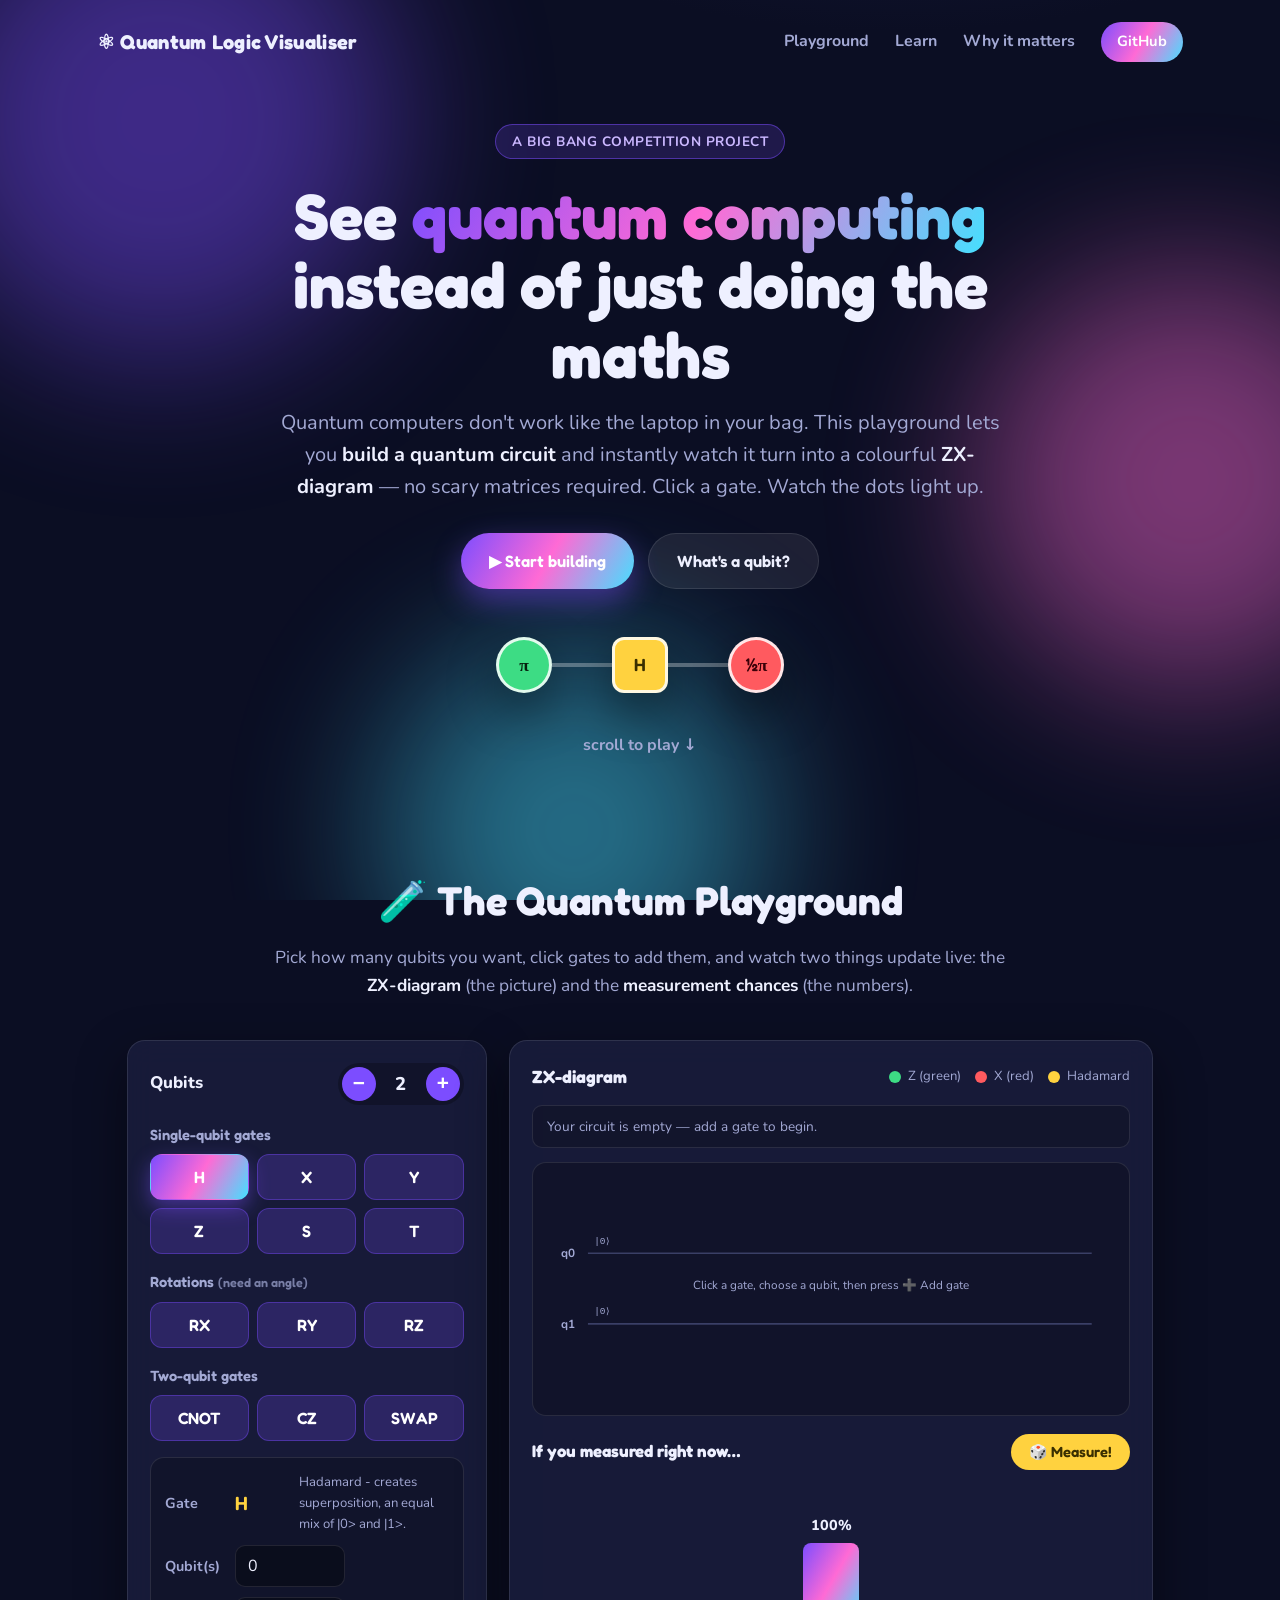
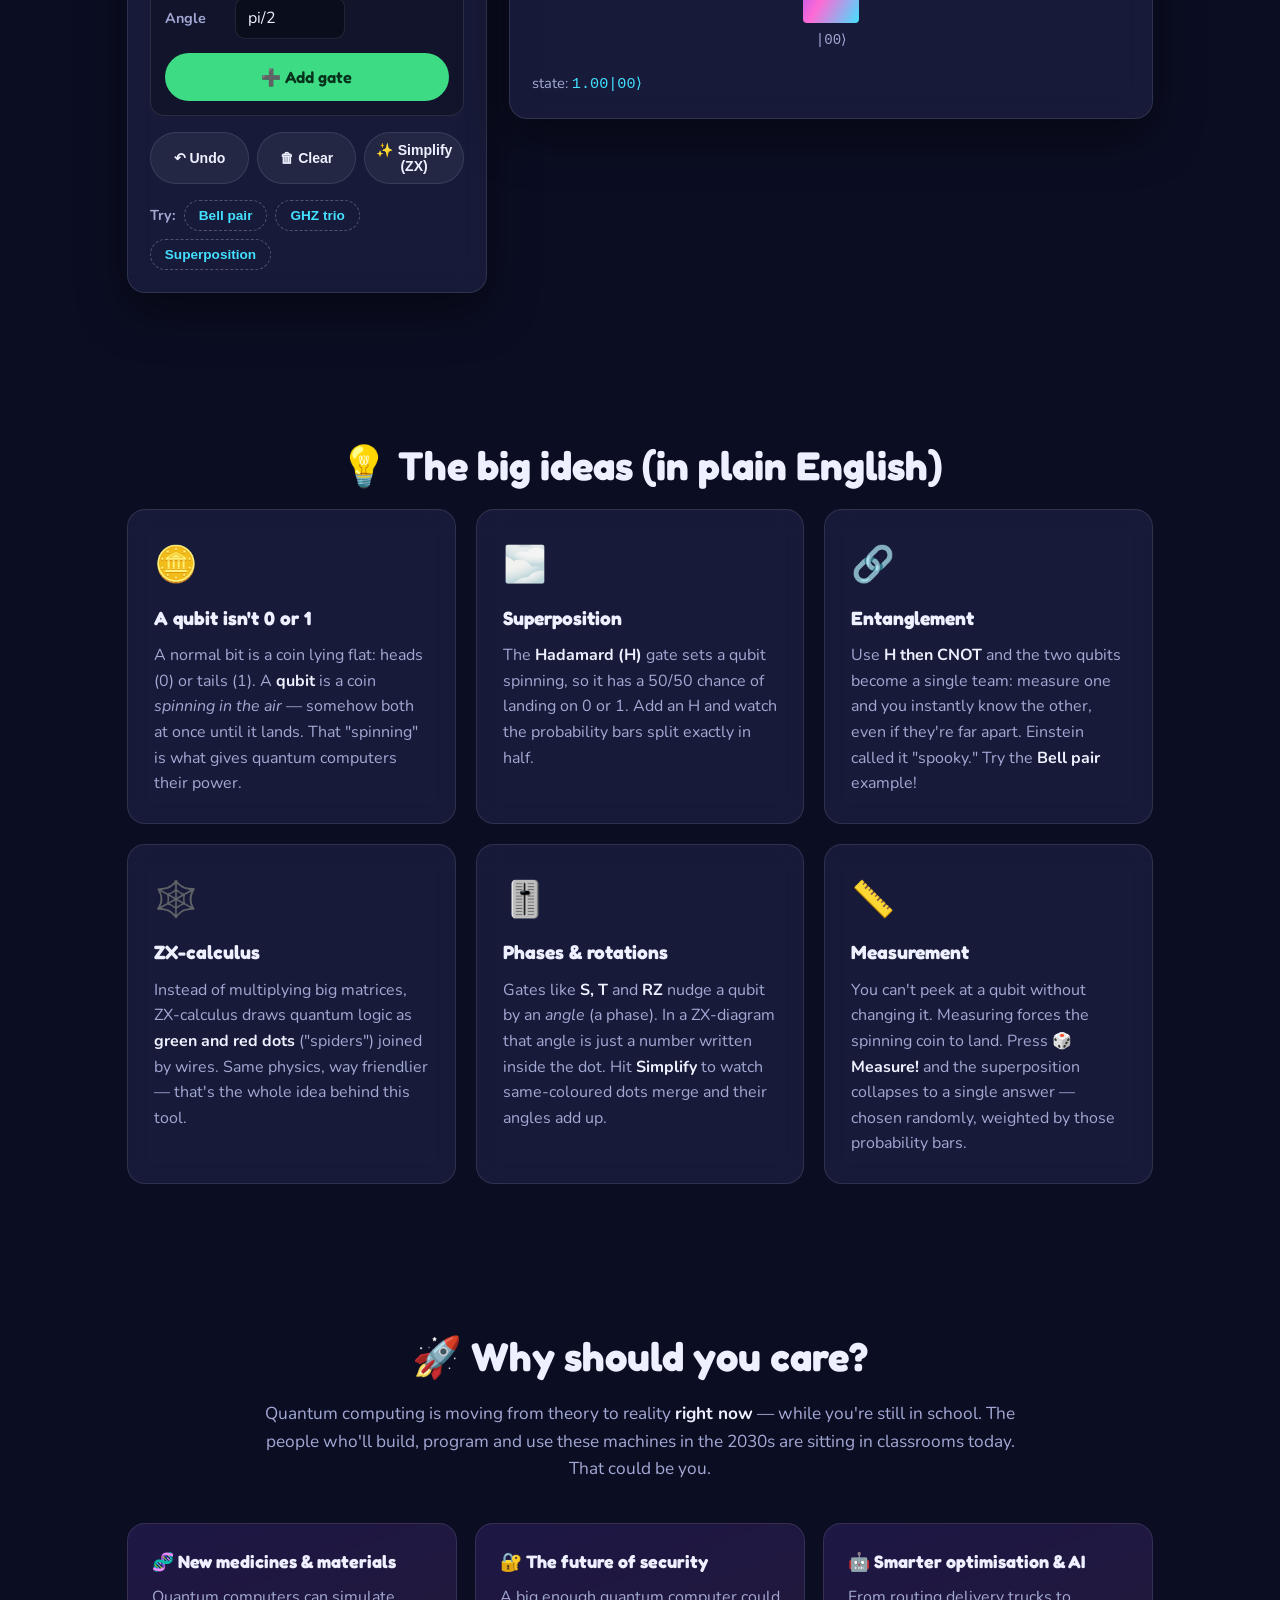
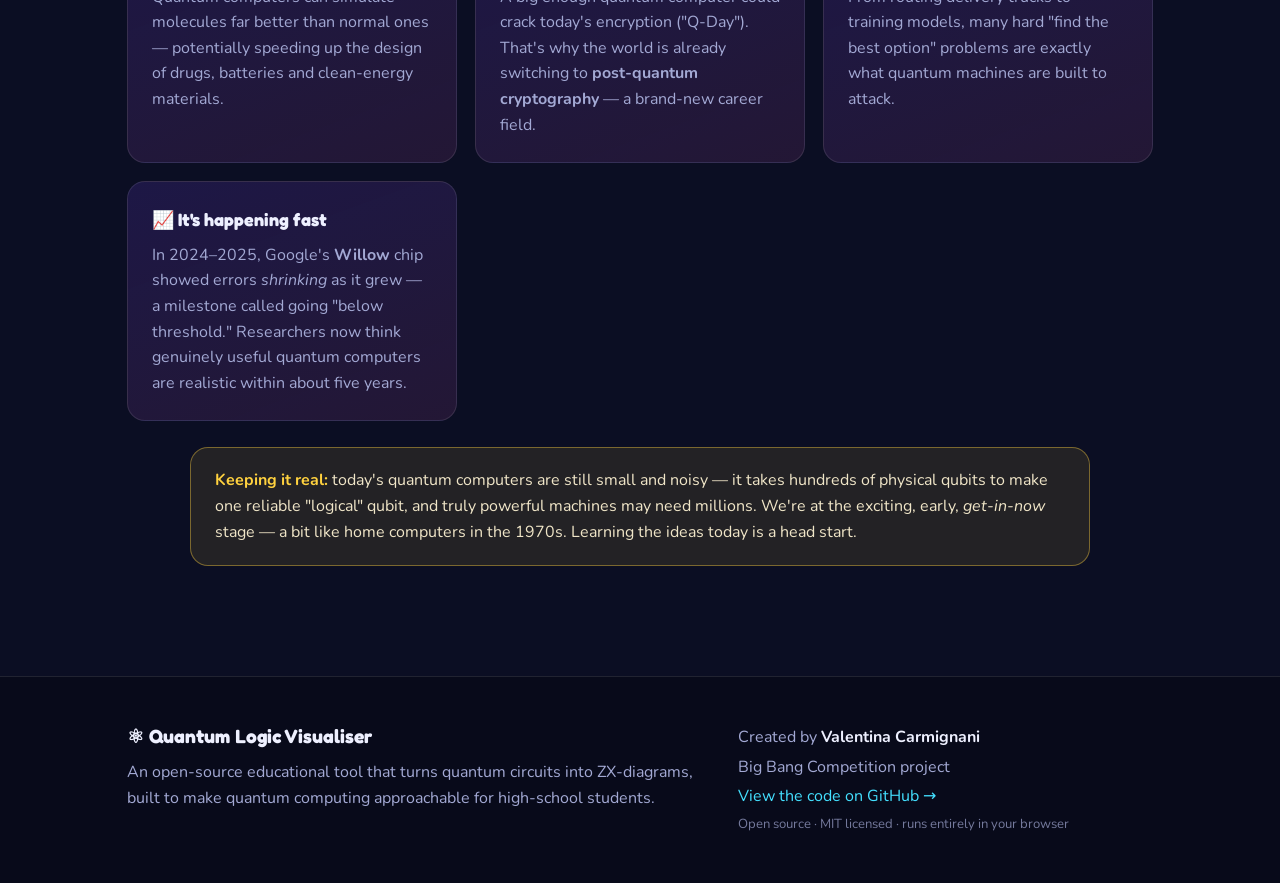
==== web/index.html @ a9327c0d "Initial commit" ====
<!DOCTYPE html>
<html lang="en">
<head>
  <meta charset="UTF-8" />
  <meta name="viewport" content="width=device-width, initial-scale=1.0" />
  <title>Quantum Logic Visualiser · See Quantum Computing</title>
  <meta name="description" content="A fun, interactive way for high-school students to learn quantum computing by turning circuits into colourful ZX-diagrams. Built by Valentina Carmignani." />
  <link rel="preconnect" href="https://fonts.googleapis.com" />
  <link rel="preconnect" href="https://fonts.gstatic.com" crossorigin />
  <link href="https://fonts.googleapis.com/css2?family=Fredoka:wght@400;500;600;700&family=Nunito:wght@400;600;700;800&display=swap" rel="stylesheet" />
  <link rel="stylesheet" href="style.css" />
</head>
<body>

  <!-- floating background blobs -->
  <div class="bg-blobs" aria-hidden="true">
    <span class="blob b1"></span>
    <span class="blob b2"></span>
    <span class="blob b3"></span>
  </div>

  <!-- ====================== HERO ====================== -->
  <header class="hero">
    <nav class="nav">
      <div class="brand">⚛ Quantum Logic Visualiser</div>
      <div class="nav-links">
        <a href="#playground">Playground</a>
        <a href="#learn">Learn</a>
        <a href="#why">Why it matters</a>
        <a class="nav-gh" href="#" data-github>GitHub</a>
      </div>
    </nav>

    <div class="hero-inner">
      <div class="hero-badge">A Big Bang Competition project</div>
      <h1 class="hero-title">See <span class="grad">quantum computing</span><br />instead of just doing the maths</h1>
      <p class="hero-sub">
        Quantum computers don't work like the laptop in your bag. This playground lets you
        <b>build a quantum circuit</b> and instantly watch it turn into a colourful
        <b>ZX-diagram</b> — no scary matrices required. Click a gate. Watch the dots light up.
      </p>
      <div class="hero-cta">
        <a class="btn btn-primary" href="#playground">▶ Start building</a>
        <a class="btn btn-ghost" href="#learn">What's a qubit?</a>
      </div>
      <div class="hero-spiders" aria-hidden="true">
        <span class="demo-spider green">π</span>
        <span class="demo-wire"></span>
        <span class="demo-spider yellow">H</span>
        <span class="demo-wire"></span>
        <span class="demo-spider red">½π</span>
      </div>
    </div>
    <a class="scroll-hint" href="#playground">scroll to play ↓</a>
  </header>

  <!-- ====================== PLAYGROUND ====================== -->
  <main>
    <section id="playground" class="section">
      <h2 class="section-title">🧪 The Quantum Playground</h2>
      <p class="section-lead">
        Pick how many qubits you want, click gates to add them, and watch two things update live:
        the <b>ZX-diagram</b> (the picture) and the <b>measurement chances</b> (the numbers).
      </p>

      <div class="playground">
        <!-- LEFT: controls -->
        <div class="panel controls">
          <div class="control-row">
            <label>Qubits</label>
            <div class="stepper">
              <button id="q-minus" aria-label="fewer qubits">−</button>
              <span id="q-count">2</span>
              <button id="q-plus" aria-label="more qubits">+</button>
            </div>
          </div>

          <div class="gate-group">
            <h4>Single-qubit gates</h4>
            <div class="gate-grid" data-gates="H,X,Y,Z,S,T"></div>
          </div>
          <div class="gate-group">
            <h4>Rotations <span class="hint">(need an angle)</span></h4>
            <div class="gate-grid" data-gates="RX,RY,RZ"></div>
          </div>
          <div class="gate-group">
            <h4>Two-qubit gates</h4>
            <div class="gate-grid" data-gates="CNOT,CZ,SWAP"></div>
          </div>

          <div class="adder">
            <div class="adder-row">
              <span class="adder-label">Gate</span>
              <span id="sel-gate" class="sel-gate">H</span>
              <span id="sel-help" class="sel-help">Creates superposition.</span>
            </div>
            <div class="adder-row">
              <span class="adder-label">Qubit(s)</span>
              <input id="qubit-input" type="text" value="0" placeholder="0  or  0,1" />
            </div>
            <div class="adder-row" id="angle-row" hidden>
              <span class="adder-label">Angle</span>
              <input id="angle-input" type="text" value="pi/2" placeholder="pi, pi/2, 0.5…" />
            </div>
            <button id="add-gate" class="btn btn-add">➕ Add gate</button>
          </div>

          <div class="mini-actions">
            <button id="undo" class="chip-btn">↶ Undo</button>
            <button id="clear" class="chip-btn">🗑 Clear</button>
            <button id="simplify" class="chip-btn toggle">✨ Simplify (ZX)</button>
          </div>

          <div class="examples">
            <span class="examples-label">Try:</span>
            <button class="ex-btn" data-example="bell">Bell pair</button>
            <button class="ex-btn" data-example="ghz">GHZ trio</button>
            <button class="ex-btn" data-example="super">Superposition</button>
          </div>
        </div>

        <!-- RIGHT: visual -->
        <div class="panel visual">
          <div class="visual-head">
            <h4>ZX-diagram</h4>
            <div class="legend">
              <span><i class="dot green"></i> Z (green)</span>
              <span><i class="dot red"></i> X (red)</span>
              <span><i class="dot yellow"></i> Hadamard</span>
            </div>
          </div>
          <div id="circuit-strip" class="circuit-strip"></div>
          <div class="diagram-wrap">
            <svg id="zx-svg" viewBox="0 0 760 320" preserveAspectRatio="xMidYMid meet"></svg>
          </div>

          <div class="results">
            <div class="results-head">
              <h4>If you measured right now…</h4>
              <button id="measure" class="btn btn-measure">🎲 Measure!</button>
            </div>
            <div id="measure-msg" class="measure-msg"></div>
            <div id="prob-bars" class="prob-bars"></div>
            <div class="state-line"><span>state:</span> <code id="ket"></code></div>
          </div>
        </div>
      </div>
    </section>

    <!-- ====================== LEARN ====================== -->
    <section id="learn" class="section">
      <h2 class="section-title">💡 The big ideas (in plain English)</h2>
      <div class="cards">
        <article class="card">
          <div class="card-emoji">🪙</div>
          <h3>A qubit isn't 0 or 1</h3>
          <p>A normal bit is a coin lying flat: heads (0) or tails (1). A <b>qubit</b> is a
          coin <i>spinning in the air</i> — somehow both at once until it lands. That "spinning"
          is what gives quantum computers their power.</p>
        </article>
        <article class="card">
          <div class="card-emoji">🌫️</div>
          <h3>Superposition</h3>
          <p>The <b>Hadamard (H)</b> gate sets a qubit spinning, so it has a 50/50 chance of
          landing on 0 or 1. Add an H and watch the probability bars split exactly in half.</p>
        </article>
        <article class="card">
          <div class="card-emoji">🔗</div>
          <h3>Entanglement</h3>
          <p>Use <b>H then CNOT</b> and the two qubits become a single team: measure one and you
          instantly know the other, even if they're far apart. Einstein called it "spooky." Try
          the <b>Bell pair</b> example!</p>
        </article>
        <article class="card">
          <div class="card-emoji">🕸️</div>
          <h3>ZX-calculus</h3>
          <p>Instead of multiplying big matrices, ZX-calculus draws quantum logic as
          <b>green and red dots</b> ("spiders") joined by wires. Same physics, way friendlier —
          that's the whole idea behind this tool.</p>
        </article>
        <article class="card">
          <div class="card-emoji">🎚️</div>
          <h3>Phases &amp; rotations</h3>
          <p>Gates like <b>S, T</b> and <b>RZ</b> nudge a qubit by an <i>angle</i> (a phase). In a
          ZX-diagram that angle is just a number written inside the dot. Hit <b>Simplify</b> to
          watch same-coloured dots merge and their angles add up.</p>
        </article>
        <article class="card">
          <div class="card-emoji">📏</div>
          <h3>Measurement</h3>
          <p>You can't peek at a qubit without changing it. Measuring forces the spinning coin to
          land. Press <b>🎲 Measure!</b> and the superposition collapses to a single answer —
          chosen randomly, weighted by those probability bars.</p>
        </article>
      </div>
    </section>

    <!-- ====================== WHY IT MATTERS ====================== -->
    <section id="why" class="section why">
      <h2 class="section-title">🚀 Why should <em>you</em> care?</h2>
      <p class="section-lead">
        Quantum computing is moving from theory to reality <b>right now</b> — while you're still in
        school. The people who'll build, program and use these machines in the 2030s are sitting in
        classrooms today. That could be you.
      </p>

      <div class="why-grid">
        <div class="why-card">
          <h3>🧬 New medicines &amp; materials</h3>
          <p>Quantum computers can simulate molecules far better than normal ones — potentially
          speeding up the design of drugs, batteries and clean-energy materials.</p>
        </div>
        <div class="why-card">
          <h3>🔐 The future of security</h3>
          <p>A big enough quantum computer could crack today's encryption ("Q-Day"). That's why
          the world is already switching to <b>post-quantum cryptography</b> — a brand-new career field.</p>
        </div>
        <div class="why-card">
          <h3>🤖 Smarter optimisation &amp; AI</h3>
          <p>From routing delivery trucks to training models, many hard "find the best option"
          problems are exactly what quantum machines are built to attack.</p>
        </div>
        <div class="why-card">
          <h3>📈 It's happening fast</h3>
          <p>In 2024–2025, Google's <b>Willow</b> chip showed errors <i>shrinking</i> as it grew —
          a milestone called going "below threshold." Researchers now think genuinely useful
          quantum computers are realistic within about five years.</p>
        </div>
      </div>

      <div class="reality-note">
        <b>Keeping it real:</b> today's quantum computers are still small and noisy — it takes
        hundreds of physical qubits to make one reliable "logical" qubit, and truly powerful
        machines may need millions. We're at the exciting, early, <i>get-in-now</i> stage —
        a bit like home computers in the 1970s. Learning the ideas today is a head start.
      </div>
    </section>
  </main>

  <!-- ====================== FOOTER ====================== -->
  <footer class="footer">
    <div class="footer-inner">
      <div>
        <div class="footer-title">⚛ Quantum Logic Visualiser</div>
        <p>An open-source educational tool that turns quantum circuits into ZX-diagrams,
        built to make quantum computing approachable for high-school students.</p>
      </div>
      <div class="footer-meta">
        <p>Created by <b>Valentina Carmignani</b></p>
        <p>Big Bang Competition project</p>
        <p><a href="#" data-github>View the code on GitHub →</a></p>
        <p class="muted">Open source · MIT licensed · runs entirely in your browser</p>
      </div>
    </div>
  </footer>

  <!-- tooltip -->
  <div id="tooltip" class="tooltip" hidden></div>

  <script src="quantum-engine.js"></script>
  <script src="app.js"></script>
</body>
</html>
---- web/style.css ----
/* ===========================================================================
   Quantum Logic Visualiser — styling
   A bright, playful, "space arcade" look aimed at teenage learners.
   ======================================================================== */

:root {
  --bg: #0b0e23;
  --bg2: #141938;
  --panel: rgba(28, 33, 66, 0.72);
  --panel-solid: #1b1f3b;
  --stroke: rgba(255, 255, 255, 0.10);
  --text: #eef0ff;
  --muted: #a3a9d4;

  --green: #3ddc84;
  --red: #ff5a5f;
  --yellow: #ffd23f;
  --purple: #7c4dff;
  --pink: #ff6ad5;
  --cyan: #44e0ff;

  --grad: linear-gradient(120deg, #7c4dff 0%, #ff6ad5 50%, #44e0ff 100%);
  --radius: 18px;
  --shadow: 0 18px 50px rgba(0, 0, 0, 0.45);
}

* { box-sizing: border-box; }

html { scroll-behavior: smooth; }

body {
  margin: 0;
  font-family: "Nunito", system-ui, sans-serif;
  color: var(--text);
  background: radial-gradient(1200px 800px at 70% -10%, #1d2350 0%, var(--bg) 55%);
  overflow-x: hidden;
  line-height: 1.6;
}

h1, h2, h3, h4, .brand, .btn { font-family: "Fredoka", "Nunito", sans-serif; }

a { color: var(--cyan); text-decoration: none; }
a:hover { text-decoration: underline; }

/* ---- floating background blobs ---- */
.bg-blobs { position: fixed; inset: 0; z-index: -1; overflow: hidden; }
.blob {
  position: absolute; border-radius: 50%; filter: blur(80px); opacity: 0.45;
  animation: drift 18s ease-in-out infinite;
}
.b1 { width: 480px; height: 480px; background: var(--purple); top: -120px; left: -80px; }
.b2 { width: 420px; height: 420px; background: var(--pink); top: 30%; right: -120px; animation-delay: -6s; }
.b3 { width: 380px; height: 380px; background: var(--cyan); bottom: -120px; left: 30%; animation-delay: -12s; }
@keyframes drift {
  0%, 100% { transform: translate(0, 0) scale(1); }
  50% { transform: translate(40px, -30px) scale(1.12); }
}

/* ---- hero ---- */
.hero { position: relative; padding-bottom: 40px; }
.nav {
  display: flex; justify-content: space-between; align-items: center;
  padding: 22px 6vw; max-width: 1240px; margin: 0 auto;
}
.brand { font-weight: 700; font-size: 1.25rem; letter-spacing: 0.3px; }
.nav-links { display: flex; gap: 26px; align-items: center; }
.nav-links a { color: var(--muted); font-weight: 700; }
.nav-links a:hover { color: var(--text); text-decoration: none; }
.nav-gh {
  background: var(--grad); color: #fff !important; padding: 8px 16px;
  border-radius: 999px; font-size: 0.92rem;
}

.hero-inner { max-width: 920px; margin: 40px auto 0; padding: 0 6vw; text-align: center; }
.hero-badge {
  display: inline-block; background: rgba(124, 77, 255, 0.18);
  border: 1px solid rgba(124, 77, 255, 0.5); color: #cbb8ff;
  padding: 6px 16px; border-radius: 999px; font-weight: 700; font-size: 0.85rem;
  letter-spacing: 0.5px; text-transform: uppercase; margin-bottom: 22px;
}
.hero-title { font-size: clamp(2.2rem, 6vw, 4rem); line-height: 1.08; margin: 0 0 18px; font-weight: 700; }
.grad {
  background: var(--grad); -webkit-background-clip: text; background-clip: text;
  -webkit-text-fill-color: transparent; color: transparent;
}
.hero-sub { font-size: clamp(1rem, 2.2vw, 1.25rem); color: var(--muted); max-width: 720px; margin: 0 auto 30px; }
.hero-sub b { color: var(--text); }
.hero-cta { display: flex; gap: 14px; justify-content: center; flex-wrap: wrap; }

.btn {
  display: inline-flex; align-items: center; gap: 8px; cursor: pointer;
  border: none; border-radius: 999px; padding: 14px 28px; font-size: 1.02rem;
  font-weight: 600; transition: transform 0.15s ease, box-shadow 0.15s ease;
}
.btn:hover { transform: translateY(-2px); }
.btn-primary { background: var(--grad); color: #fff; box-shadow: 0 12px 30px rgba(124, 77, 255, 0.45); }
.btn-ghost { background: rgba(255, 255, 255, 0.08); color: var(--text); border: 1px solid var(--stroke); }

.hero-spiders { display: flex; align-items: center; justify-content: center; gap: 0; margin: 48px auto 0; }
.demo-spider {
  width: 56px; height: 56px; border-radius: 50%; display: grid; place-items: center;
  font-family: "Fredoka"; font-weight: 600; color: #06210f; font-size: 1.1rem;
  border: 3px solid rgba(255, 255, 255, 0.85); box-shadow: var(--shadow);
  animation: bob 3s ease-in-out infinite;
}
.demo-spider.green { background: var(--green); }
.demo-spider.red { background: var(--red); color: #3a0008; animation-delay: -1s; }
.demo-spider.yellow { background: var(--yellow); color: #3a2f00; border-radius: 12px; animation-delay: -2s; }
.demo-wire { width: 60px; height: 4px; background: rgba(255, 255, 255, 0.3); }
@keyframes bob { 0%, 100% { transform: translateY(0); } 50% { transform: translateY(-10px); } }

.scroll-hint { display: block; text-align: center; margin-top: 40px; color: var(--muted); font-weight: 700; animation: bob 2s infinite; }

/* ---- sections ---- */
.section { max-width: 1180px; margin: 0 auto; padding: 70px 6vw; }
.section-title { font-size: clamp(1.7rem, 4vw, 2.5rem); text-align: center; margin: 0 0 12px; }
.section-lead { text-align: center; color: var(--muted); max-width: 760px; margin: 0 auto 40px; font-size: 1.08rem; }
.section-lead b, .section-title em { color: var(--text); font-style: normal; }

/* ---- playground ---- */
.playground { display: grid; grid-template-columns: 360px 1fr; gap: 22px; align-items: start; }
.panel {
  background: var(--panel); backdrop-filter: blur(14px);
  border: 1px solid var(--stroke); border-radius: var(--radius);
  box-shadow: var(--shadow); padding: 22px;
}

.control-row { display: flex; align-items: center; justify-content: space-between; margin-bottom: 18px; }
.control-row label { font-weight: 800; font-size: 1.05rem; }
.stepper { display: flex; align-items: center; gap: 14px; background: rgba(0,0,0,0.25); border-radius: 999px; padding: 4px; }
.stepper button {
  width: 34px; height: 34px; border-radius: 50%; border: none; cursor: pointer;
  background: var(--purple); color: #fff; font-size: 1.3rem; font-weight: 700; line-height: 1;
}
.stepper button:hover { background: #6a3df0; }
.stepper span { min-width: 22px; text-align: center; font-weight: 800; font-size: 1.15rem; }

.gate-group { margin-bottom: 16px; }
.gate-group h4 { margin: 0 0 8px; font-size: 0.92rem; color: var(--muted); font-weight: 600; }
.gate-group .hint { font-size: 0.78rem; opacity: 0.7; }
.gate-grid { display: grid; grid-template-columns: repeat(3, 1fr); gap: 8px; }
.gate-btn {
  border: none; border-radius: 12px; padding: 12px 0; cursor: pointer;
  font-family: "Fredoka"; font-weight: 600; font-size: 1.02rem; color: #fff;
  background: rgba(124, 77, 255, 0.22); border: 1px solid rgba(124, 77, 255, 0.4);
  transition: transform 0.12s, background 0.12s;
}
.gate-btn:hover { transform: translateY(-2px); background: rgba(124, 77, 255, 0.4); }
.gate-btn.active { background: var(--grad); border-color: transparent; box-shadow: 0 8px 20px rgba(124,77,255,0.45); }

.adder {
  margin-top: 8px; background: rgba(0, 0, 0, 0.22); border-radius: 14px;
  padding: 14px; border: 1px solid var(--stroke);
}
.adder-row { display: flex; align-items: center; gap: 10px; margin-bottom: 10px; flex-wrap: wrap; }
.adder-label { font-weight: 700; width: 60px; color: var(--muted); font-size: 0.9rem; }
.sel-gate { font-family: "Fredoka"; font-weight: 600; color: var(--yellow); font-size: 1.2rem; min-width: 54px; }
.sel-help { font-size: 0.82rem; color: var(--muted); flex: 1 1 120px; }
.adder input {
  background: rgba(0, 0, 0, 0.35); border: 1px solid var(--stroke); color: var(--text);
  border-radius: 10px; padding: 9px 12px; font-size: 1rem; font-family: "Nunito"; width: 110px;
}
.adder input:focus { outline: 2px solid var(--purple); }
.btn-add { width: 100%; justify-content: center; background: var(--green); color: #06321b; margin-top: 4px; }
.btn-add:hover { box-shadow: 0 10px 24px rgba(61, 220, 132, 0.4); }

.mini-actions { display: flex; gap: 8px; margin-top: 16px; flex-wrap: wrap; }
.chip-btn {
  flex: 1; border: 1px solid var(--stroke); background: rgba(255,255,255,0.06);
  color: var(--text); border-radius: 999px; padding: 9px 10px; cursor: pointer;
  font-weight: 700; font-size: 0.88rem; transition: background 0.12s;
}
.chip-btn:hover { background: rgba(255,255,255,0.14); }
.chip-btn.toggle.on { background: var(--grad); border-color: transparent; }

.examples { display: flex; align-items: center; gap: 8px; margin-top: 16px; flex-wrap: wrap; }
.examples-label { color: var(--muted); font-weight: 700; font-size: 0.9rem; }
.ex-btn {
  border: 1px dashed rgba(255,255,255,0.25); background: transparent; color: var(--cyan);
  border-radius: 999px; padding: 7px 14px; cursor: pointer; font-weight: 700; font-size: 0.85rem;
}
.ex-btn:hover { background: rgba(68, 224, 255, 0.12); }

/* ---- visual side ---- */
.visual-head { display: flex; justify-content: space-between; align-items: center; flex-wrap: wrap; gap: 8px; }
.visual-head h4 { margin: 0; font-size: 1.1rem; }
.legend { display: flex; gap: 14px; font-size: 0.82rem; color: var(--muted); flex-wrap: wrap; }
.legend i.dot, .dot { width: 12px; height: 12px; border-radius: 50%; display: inline-block; vertical-align: middle; margin-right: 4px; }
.dot.green { background: var(--green); }
.dot.red { background: var(--red); }
.dot.yellow { background: var(--yellow); border-radius: 3px; }

.circuit-strip {
  display: flex; gap: 6px; flex-wrap: wrap; margin: 14px 0; min-height: 34px;
  padding: 6px; background: rgba(0,0,0,0.2); border-radius: 10px; border: 1px solid var(--stroke);
}
.gate-chip {
  background: rgba(124,77,255,0.3); border: 1px solid rgba(124,77,255,0.5);
  border-radius: 8px; padding: 4px 10px; font-weight: 700; font-size: 0.85rem; cursor: pointer;
  display: inline-flex; align-items: center; gap: 6px; animation: pop 0.25s ease;
}
.gate-chip:hover { background: rgba(255, 90, 95, 0.35); border-color: var(--red); }
.gate-chip .x { opacity: 0.6; font-weight: 800; }
.circuit-empty { color: var(--muted); font-size: 0.85rem; padding: 4px 8px; }

.diagram-wrap { background: rgba(0,0,0,0.25); border-radius: 14px; border: 1px solid var(--stroke); overflow: hidden; }
#zx-svg { width: 100%; height: auto; display: block; }

/* spiders pop in */
.zx-node { transform-box: fill-box; transform-origin: center; animation: pop 0.32s cubic-bezier(.2,1.4,.4,1) both; }
@keyframes pop { from { transform: scale(0); opacity: 0; } to { transform: scale(1); opacity: 1; } }
.zx-edge { animation: fade 0.4s ease both; }
@keyframes fade { from { opacity: 0; } to { opacity: 1; } }

/* ---- results ---- */
.results { margin-top: 18px; }
.results-head { display: flex; justify-content: space-between; align-items: center; }
.results-head h4 { margin: 0; font-size: 1.05rem; }
.btn-measure { padding: 9px 18px; font-size: 0.92rem; background: var(--yellow); color: #3a2f00; }
.measure-msg { min-height: 22px; font-weight: 800; color: var(--yellow); margin: 8px 0; text-align: center; transition: opacity 0.2s; }

.prob-bars { display: flex; align-items: flex-end; gap: 12px; height: 150px; padding: 6px 4px; justify-content: center; }
.prob-col { display: flex; flex-direction: column; align-items: center; justify-content: flex-end; gap: 6px; flex: 0 1 70px; height: 100%; }
.prob-bar {
  width: 100%; max-width: 56px; border-radius: 8px 8px 4px 4px;
  background: var(--grad); transition: height 0.5s cubic-bezier(.2,.8,.2,1); min-height: 3px;
}
.prob-bar.collapsed { background: var(--yellow); }
.prob-pct { font-weight: 800; font-size: 0.9rem; }
.prob-label { font-family: "Consolas", monospace; color: var(--muted); font-size: 0.88rem; }
.state-line { margin-top: 14px; color: var(--muted); font-size: 0.92rem; word-break: break-word; }
.state-line code { color: var(--cyan); font-size: 0.95rem; }

/* ---- learn cards ---- */
.cards { display: grid; grid-template-columns: repeat(auto-fit, minmax(280px, 1fr)); gap: 20px; }
.card {
  background: var(--panel); border: 1px solid var(--stroke); border-radius: var(--radius);
  padding: 26px; backdrop-filter: blur(12px); transition: transform 0.18s, border-color 0.18s;
}
.card:hover { transform: translateY(-6px); border-color: rgba(124,77,255,0.6); }
.card-emoji { font-size: 2.2rem; margin-bottom: 10px; }
.card h3 { margin: 0 0 10px; font-size: 1.2rem; }
.card p { margin: 0; color: var(--muted); }
.card p b { color: var(--text); }

/* ---- why ---- */
.why-grid { display: grid; grid-template-columns: repeat(auto-fit, minmax(260px, 1fr)); gap: 18px; margin-bottom: 26px; }
.why-card {
  background: linear-gradient(160deg, rgba(124,77,255,0.16), rgba(255,106,213,0.10));
  border: 1px solid var(--stroke); border-radius: var(--radius); padding: 24px;
}
.why-card h3 { margin: 0 0 8px; font-size: 1.12rem; }
.why-card p { margin: 0; color: var(--muted); }
.reality-note {
  background: rgba(255, 210, 63, 0.1); border: 1px solid rgba(255, 210, 63, 0.4);
  border-radius: var(--radius); padding: 20px 24px; color: #f0e6c8; max-width: 900px; margin: 0 auto;
}
.reality-note b { color: var(--yellow); }

/* ---- footer ---- */
.footer { border-top: 1px solid var(--stroke); margin-top: 40px; background: rgba(0,0,0,0.25); }
.footer-inner {
  max-width: 1180px; margin: 0 auto; padding: 44px 6vw; display: grid;
  grid-template-columns: 1.4fr 1fr; gap: 30px;
}
.footer-title { font-family: "Fredoka"; font-weight: 700; font-size: 1.2rem; margin-bottom: 8px; }
.footer p { color: var(--muted); margin: 4px 0; }
.footer-meta p b { color: var(--text); }
.footer .muted { font-size: 0.82rem; opacity: 0.7; }

/* ---- tooltip ---- */
.tooltip {
  position: fixed; z-index: 50; background: #11142e; color: var(--text);
  border: 1px solid var(--purple); border-radius: 10px; padding: 8px 12px;
  font-size: 0.85rem; max-width: 240px; pointer-events: none; box-shadow: var(--shadow);
}

/* ---- responsive ---- */
@media (max-width: 900px) {
  .playground { grid-template-columns: 1fr; }
  .nav-links { display: none; }
  .footer-inner { grid-template-columns: 1fr; }
}
@media (max-width: 480px) {
  .prob-bars { gap: 6px; }
  .hero-spiders { transform: scale(0.85); }
}
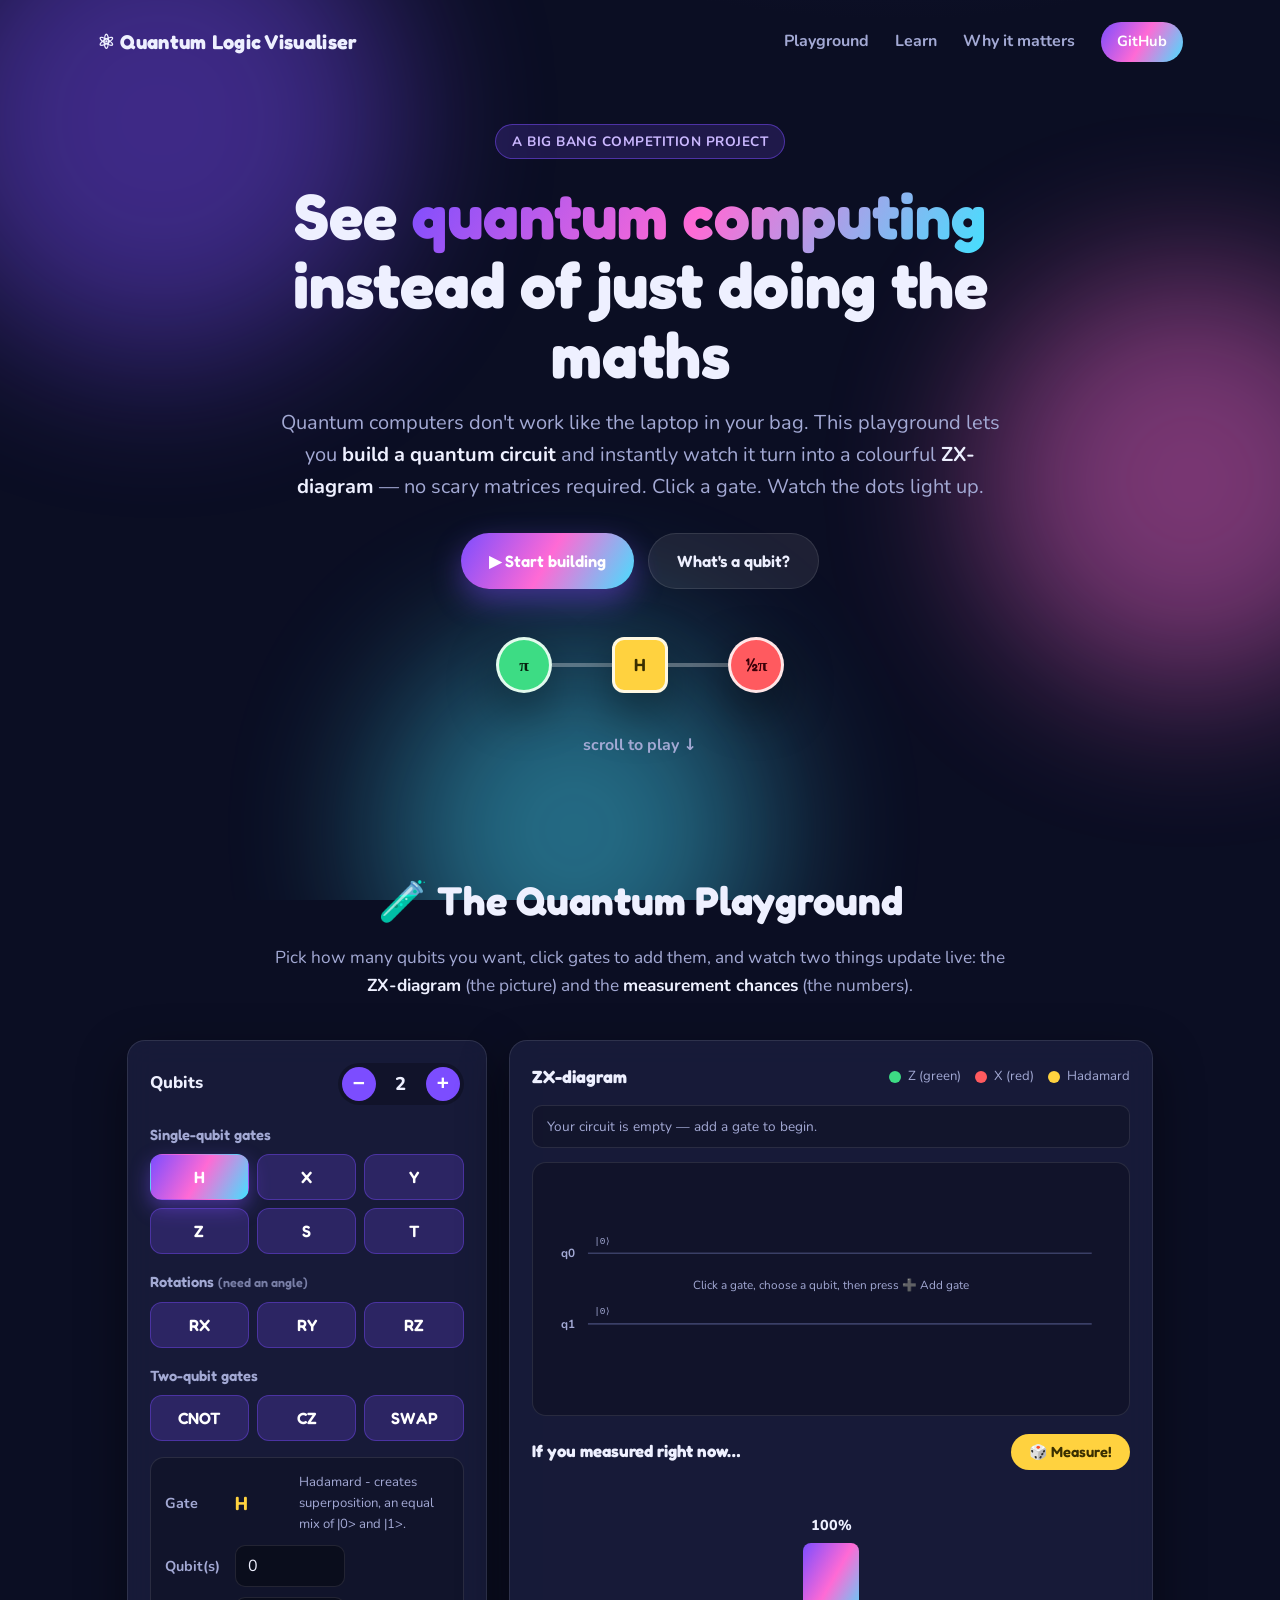
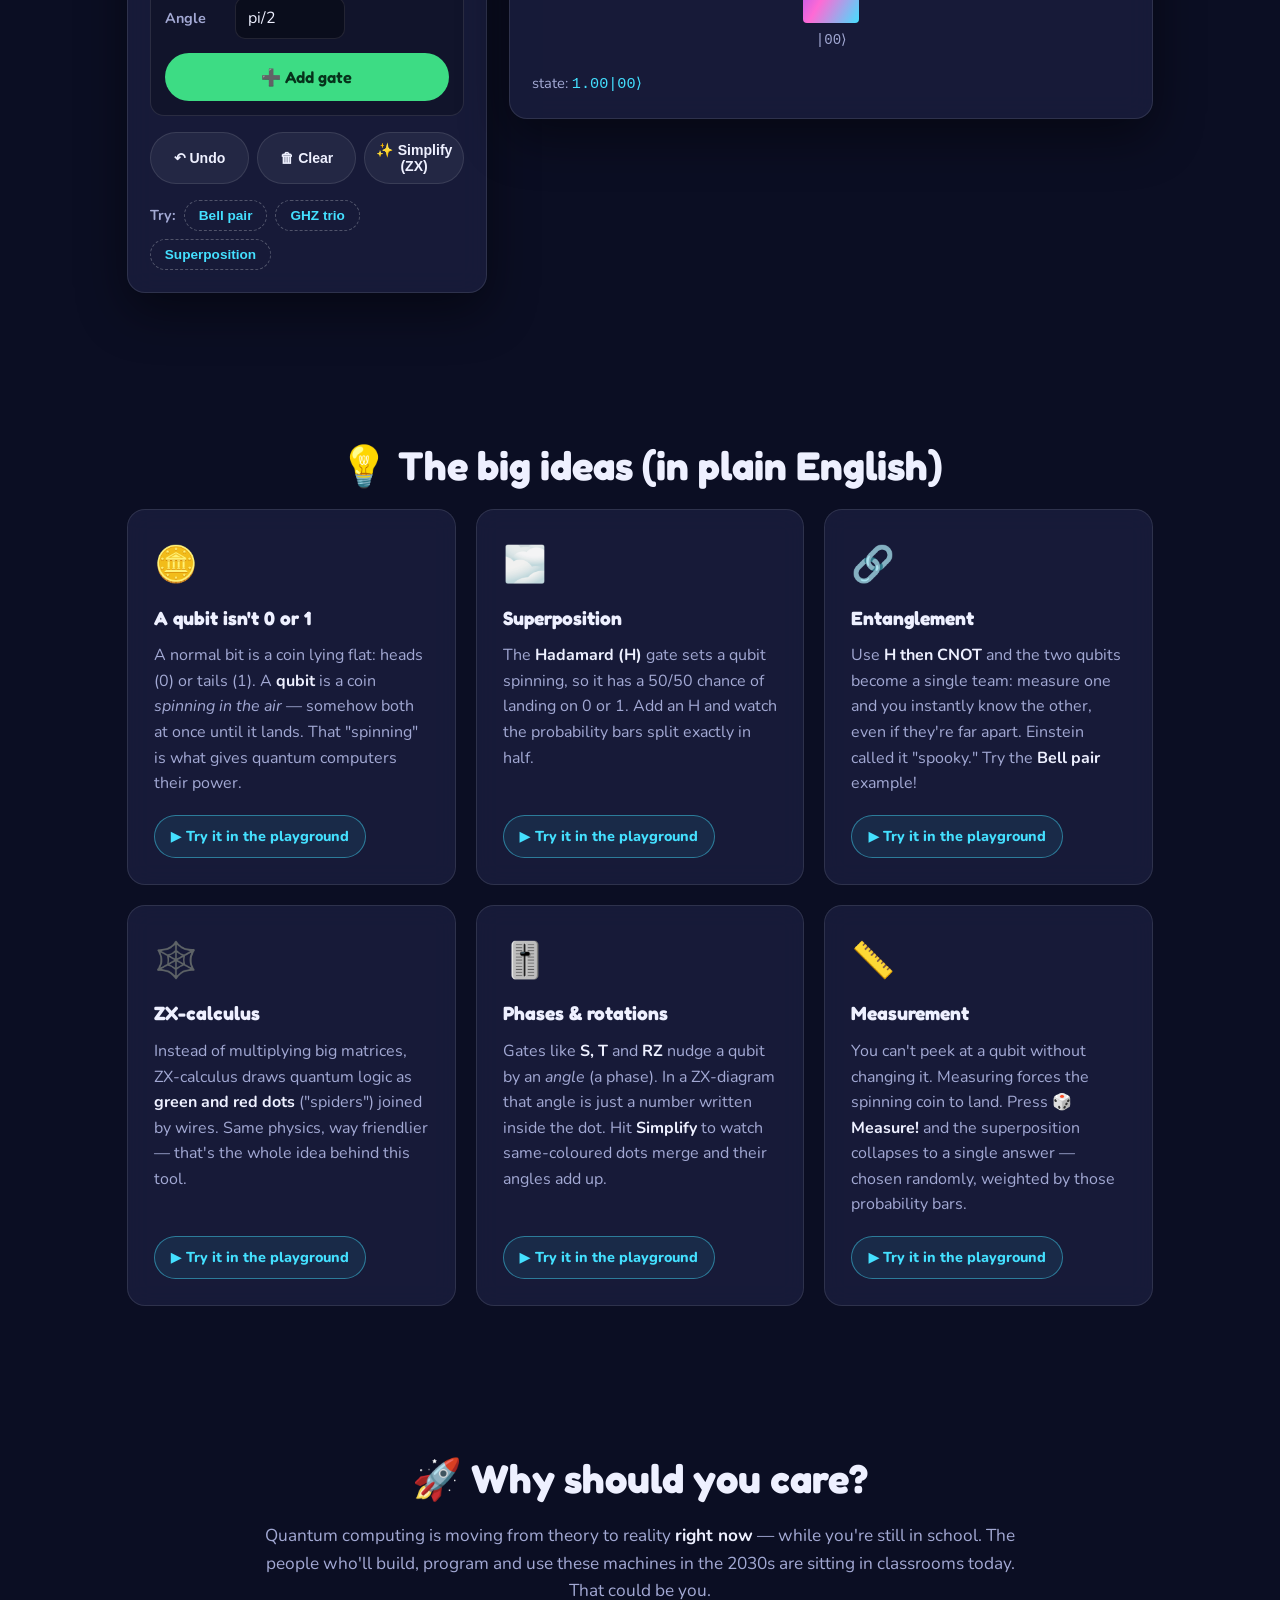
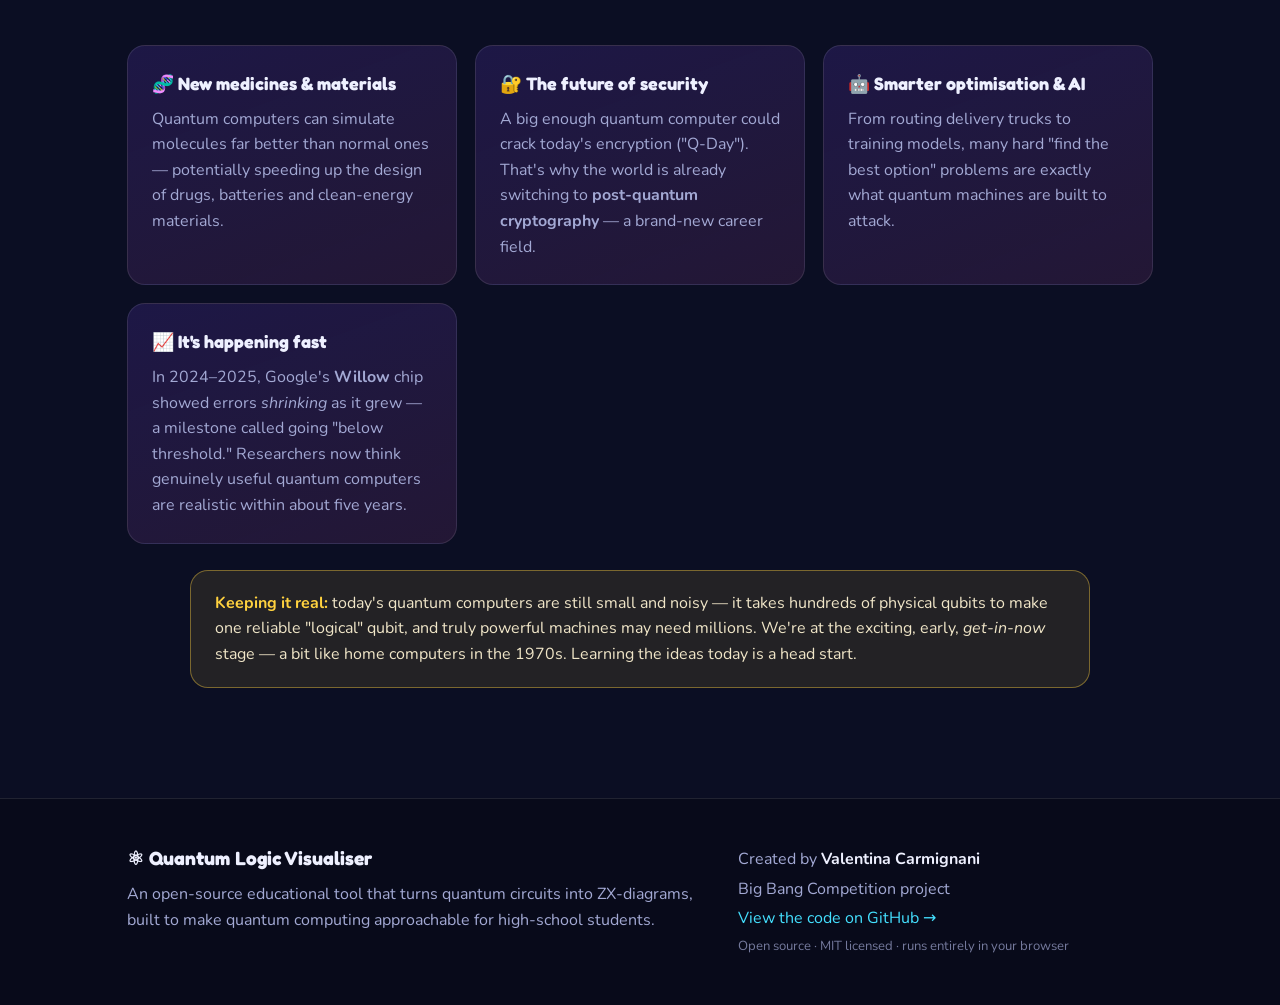
==== commit eac9b030: "Add "Try it in the playground" buttons to the concept cards Each of the six "big ideas" cards now ha" ====
--- a/web/index.html
+++ b/web/index.html
@@ -129,6 +129,11 @@
               <span><i class="dot yellow"></i> Hadamard</span>
             </div>
           </div>
+          <div id="guide" class="guide" role="status" aria-live="polite" hidden>
+            <span class="guide-icon" aria-hidden="true">🧭</span>
+            <p id="guide-text" class="guide-text"></p>
+            <button id="guide-close" class="guide-close" aria-label="Close this tip">✕</button>
+          </div>
           <div id="circuit-strip" class="circuit-strip"></div>
           <div class="diagram-wrap">
             <svg id="zx-svg" viewBox="0 0 760 320" preserveAspectRatio="xMidYMid meet"></svg>
@@ -157,12 +162,14 @@
           <p>A normal bit is a coin lying flat: heads (0) or tails (1). A <b>qubit</b> is a
           coin <i>spinning in the air</i> — somehow both at once until it lands. That "spinning"
           is what gives quantum computers their power.</p>
+          <button class="try-btn" data-try="flip">▶ Try it in the playground</button>
         </article>
         <article class="card">
           <div class="card-emoji">🌫️</div>
           <h3>Superposition</h3>
           <p>The <b>Hadamard (H)</b> gate sets a qubit spinning, so it has a 50/50 chance of
           landing on 0 or 1. Add an H and watch the probability bars split exactly in half.</p>
+          <button class="try-btn" data-try="super">▶ Try it in the playground</button>
         </article>
         <article class="card">
           <div class="card-emoji">🔗</div>
@@ -170,6 +177,7 @@
           <p>Use <b>H then CNOT</b> and the two qubits become a single team: measure one and you
           instantly know the other, even if they're far apart. Einstein called it "spooky." Try
           the <b>Bell pair</b> example!</p>
+          <button class="try-btn" data-try="bell">▶ Try it in the playground</button>
         </article>
         <article class="card">
           <div class="card-emoji">🕸️</div>
@@ -177,6 +185,7 @@
           <p>Instead of multiplying big matrices, ZX-calculus draws quantum logic as
           <b>green and red dots</b> ("spiders") joined by wires. Same physics, way friendlier —
           that's the whole idea behind this tool.</p>
+          <button class="try-btn" data-try="zx">▶ Try it in the playground</button>
         </article>
         <article class="card">
           <div class="card-emoji">🎚️</div>
@@ -184,6 +193,7 @@
           <p>Gates like <b>S, T</b> and <b>RZ</b> nudge a qubit by an <i>angle</i> (a phase). In a
           ZX-diagram that angle is just a number written inside the dot. Hit <b>Simplify</b> to
           watch same-coloured dots merge and their angles add up.</p>
+          <button class="try-btn" data-try="phase">▶ Try it in the playground</button>
         </article>
         <article class="card">
           <div class="card-emoji">📏</div>
@@ -191,6 +201,7 @@
           <p>You can't peek at a qubit without changing it. Measuring forces the spinning coin to
           land. Press <b>🎲 Measure!</b> and the superposition collapses to a single answer —
           chosen randomly, weighted by those probability bars.</p>
+          <button class="try-btn" data-try="measure">▶ Try it in the playground</button>
         </article>
       </div>
     </section>
--- a/web/style.css
+++ b/web/style.css
@@ -275,6 +275,53 @@
   font-size: 0.85rem; max-width: 240px; pointer-events: none; box-shadow: var(--shadow);
 }
 
+/* ---- "Try it!" buttons on the concept cards ---- */
+.card { display: flex; flex-direction: column; }
+.card p { flex: 1; }
+.try-btn {
+  align-self: flex-start; margin-top: 18px;
+  border: 1px solid rgba(68, 224, 255, 0.45); background: rgba(68, 224, 255, 0.08);
+  color: var(--cyan); border-radius: 999px; padding: 9px 16px;
+  font: inherit; font-weight: 800; font-size: 0.9rem; cursor: pointer;
+  transition: background 0.15s, transform 0.15s;
+}
+.try-btn:hover { background: rgba(68, 224, 255, 0.18); transform: translateX(3px); }
+.try-btn:focus-visible, .guide-close:focus-visible { outline: 3px solid var(--yellow); outline-offset: 2px; }
+
+/* ---- guide message shown in the playground ---- */
+.guide {
+  display: flex; align-items: flex-start; gap: 12px; margin: 14px 0 0;
+  padding: 14px 16px; border-radius: 14px;
+  background: linear-gradient(120deg, rgba(124,77,255,0.22), rgba(68,224,255,0.14));
+  border: 1px solid rgba(124, 77, 255, 0.55);
+  animation: guide-in 0.35s ease-out;
+}
+.guide[hidden] { display: none; }
+.guide-icon { font-size: 1.5rem; line-height: 1; }
+.guide-text { margin: 0; flex: 1; line-height: 1.55; font-size: 1rem; }
+.guide-close {
+  background: transparent; border: 0; color: var(--muted); font-size: 1rem;
+  cursor: pointer; padding: 2px 6px; border-radius: 6px;
+}
+.guide-close:hover { color: var(--text); background: rgba(255,255,255,0.08); }
+@keyframes guide-in { from { opacity: 0; transform: translateY(-6px); } to { opacity: 1; transform: none; } }
+
+/* brief glow on the diagram panel after a "Try it!" jump */
+.panel.visual { scroll-margin-top: 16px; }
+.panel.visual.spotlight { animation: spotlight 1.6s ease-out; }
+@keyframes spotlight {
+  0%   { box-shadow: 0 0 0 0 rgba(68, 224, 255, 0.0), var(--shadow); }
+  25%  { box-shadow: 0 0 0 4px rgba(68, 224, 255, 0.65), var(--shadow); }
+  100% { box-shadow: 0 0 0 0 rgba(68, 224, 255, 0.0), var(--shadow); }
+}
+
+/* respect students who turn off animations in their device settings */
+@media (prefers-reduced-motion: reduce) {
+  html { scroll-behavior: auto; }
+  .guide, .panel.visual.spotlight { animation: none; }
+  .try-btn:hover { transform: none; }
+}
+
 /* ---- responsive ---- */
 @media (max-width: 900px) {
   .playground { grid-template-columns: 1fr; }
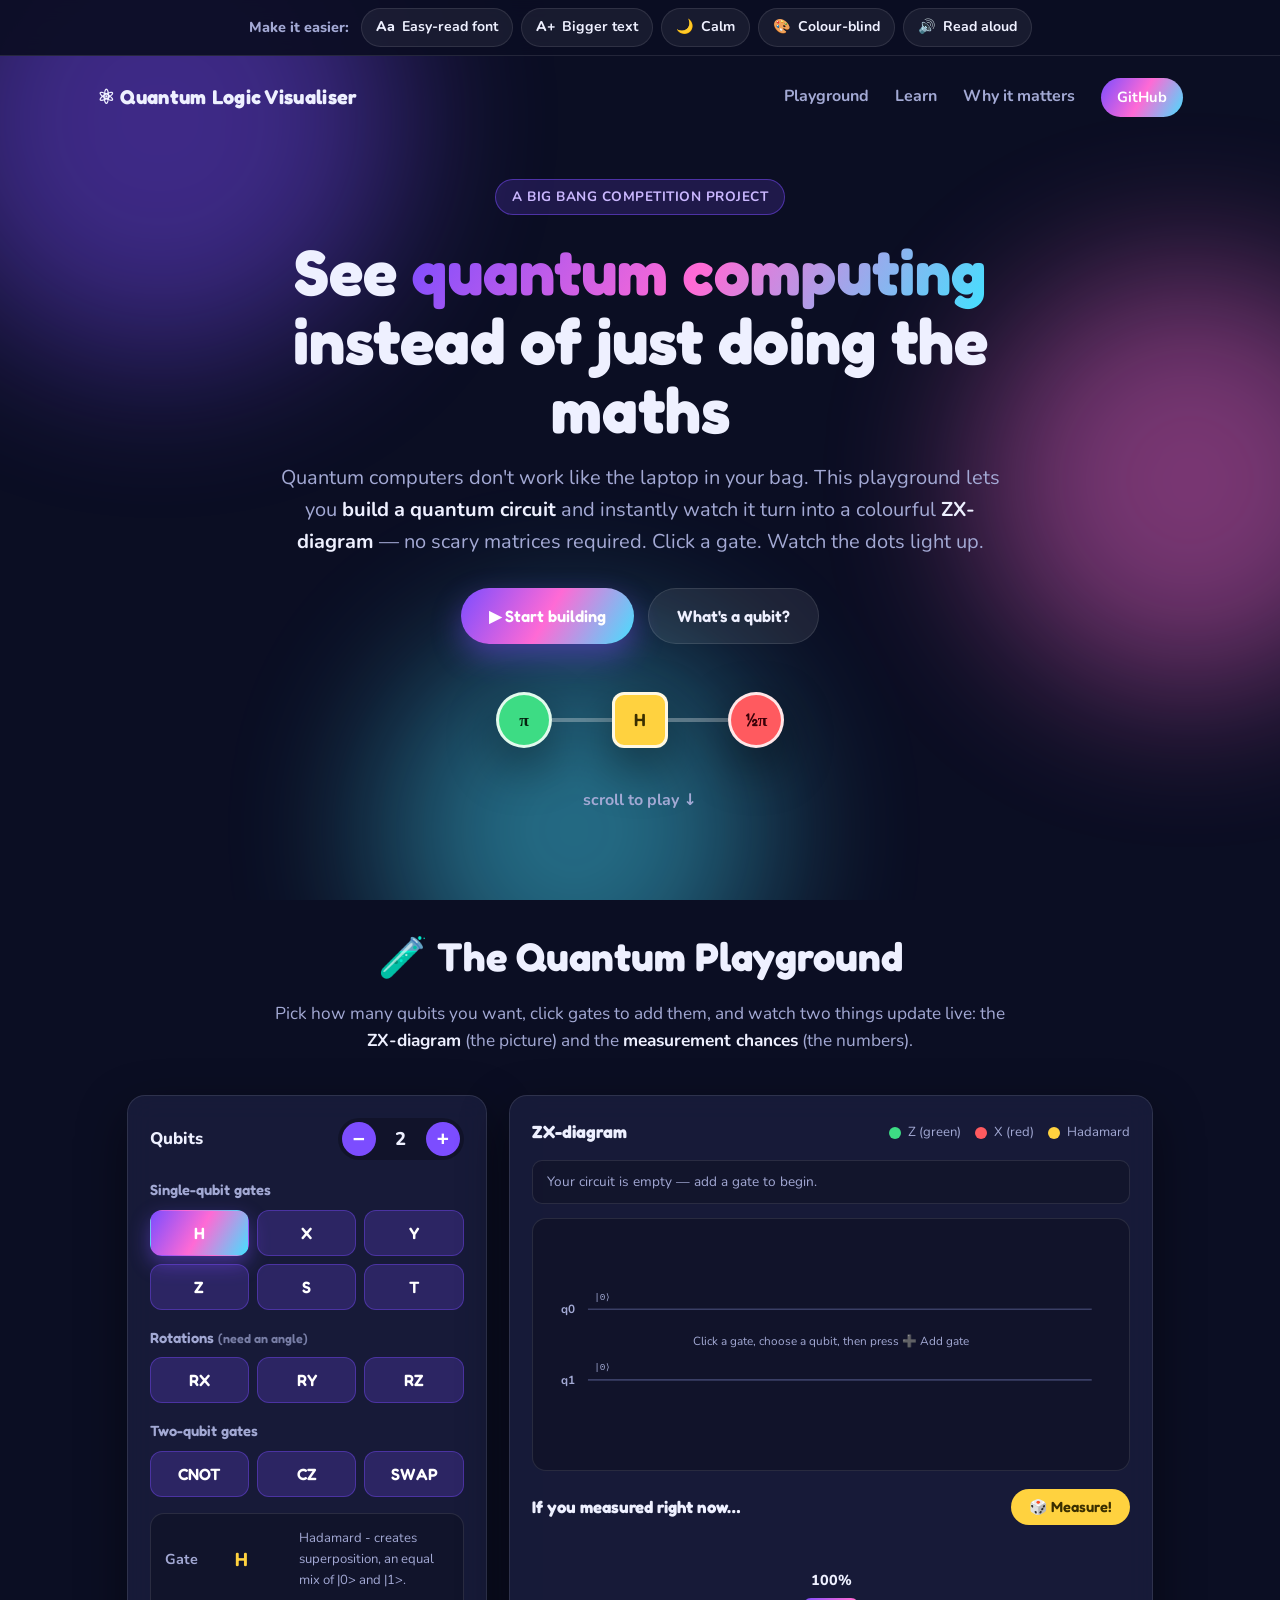
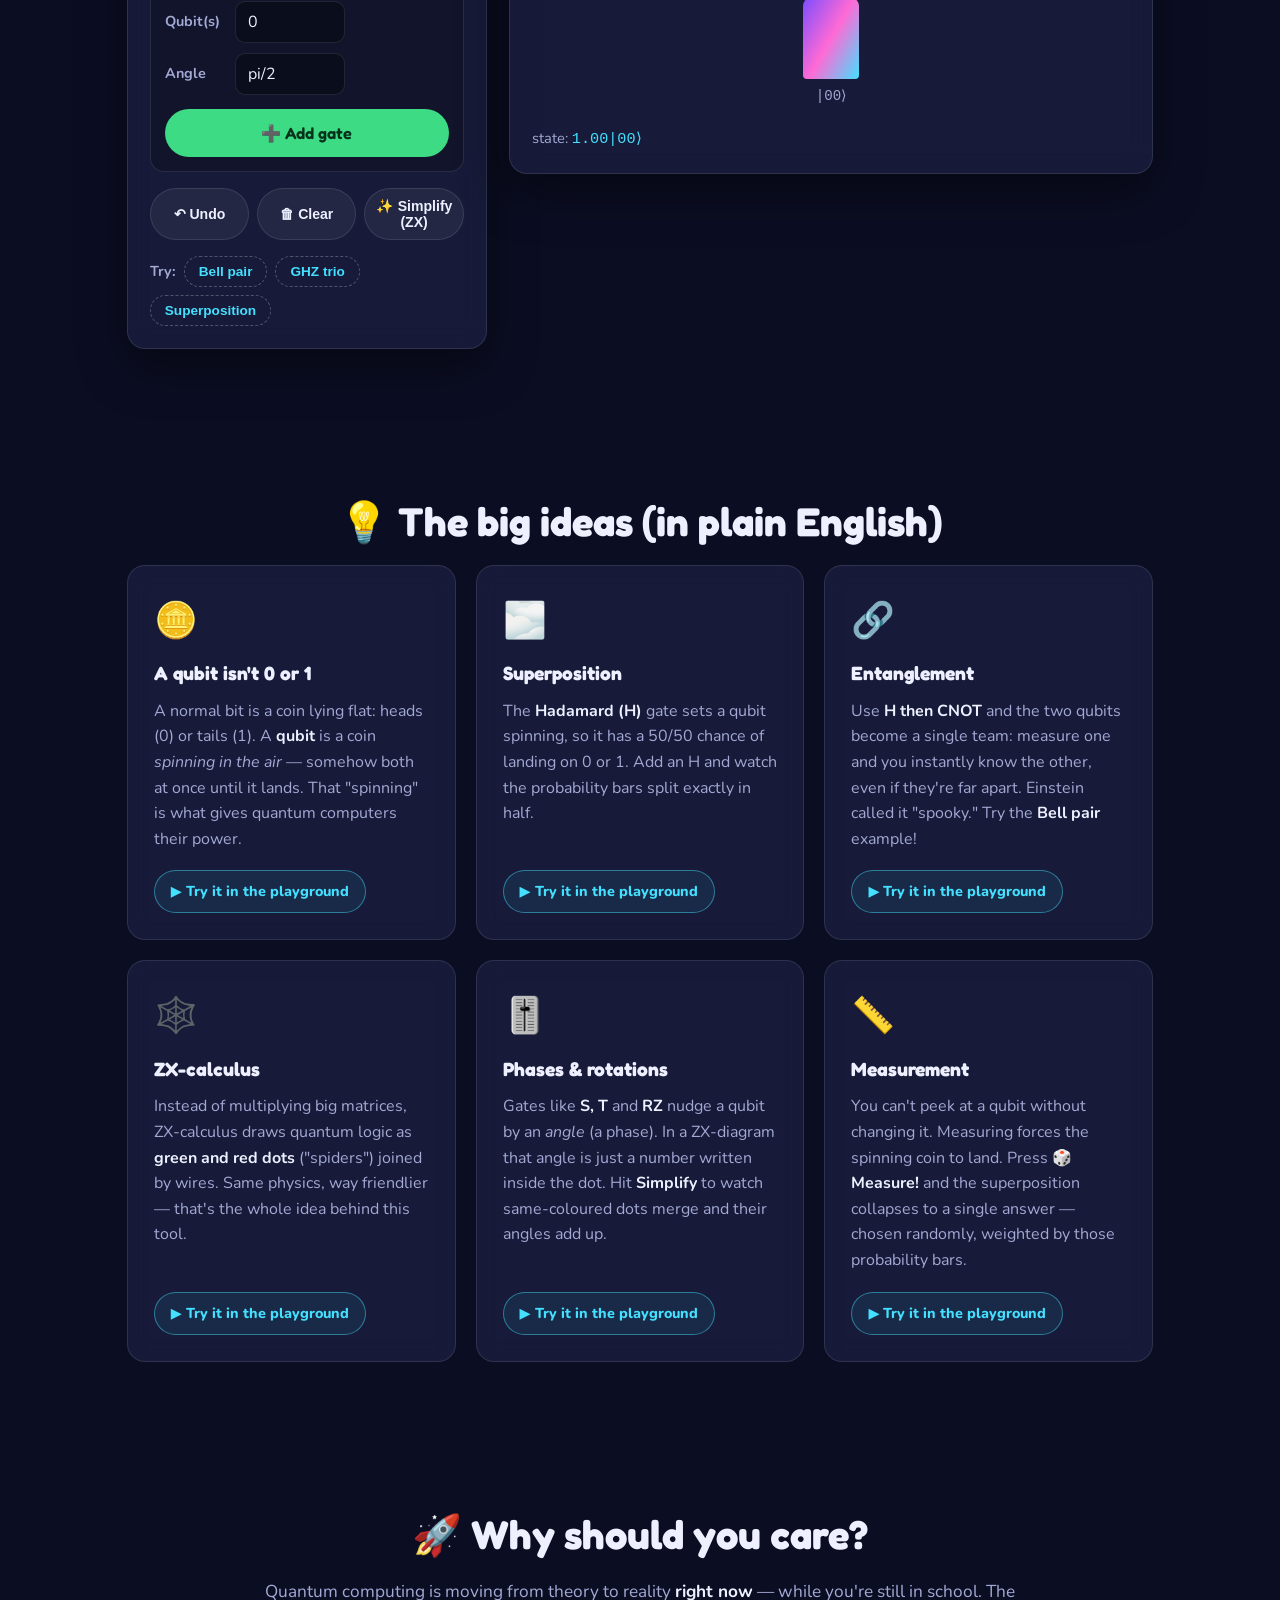
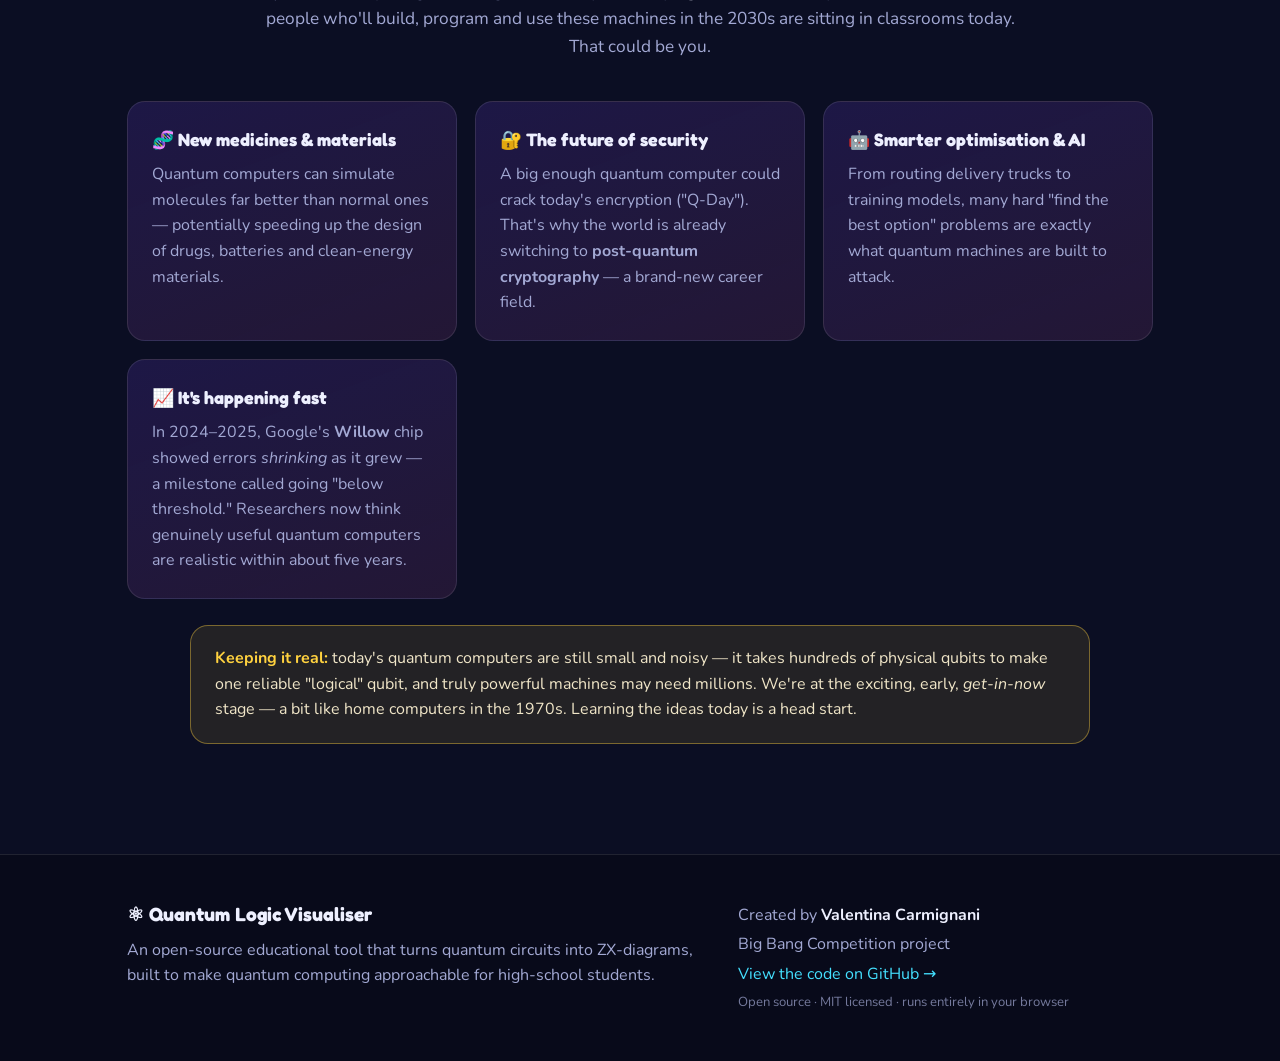
==== commit 8aa6f5a0: "Add a "Make it easier" accessibility toolbar A sticky toolbar at the top of every page with five swi" ====
--- a/web/index.html
+++ b/web/index.html
@@ -9,8 +9,29 @@
   <link rel="preconnect" href="https://fonts.gstatic.com" crossorigin />
   <link href="https://fonts.googleapis.com/css2?family=Fredoka:wght@400;500;600;700&family=Nunito:wght@400;600;700;800&display=swap" rel="stylesheet" />
   <link rel="stylesheet" href="style.css" />
+  <script src="accessibility.js"></script>
 </head>
 <body>
+
+  <!-- ====================== ACCESSIBILITY TOOLBAR ====================== -->
+  <div class="a11y-bar" role="toolbar" aria-label="Make it easier to read and use">
+    <span class="a11y-title">Make it easier:</span>
+    <button class="a11y-btn" data-a11y="font" aria-pressed="false" aria-label="Easy-read font" title="Easy-read font">
+      <span class="a11y-icon" aria-hidden="true">Aa</span><span class="a11y-label">Easy-read font</span>
+    </button>
+    <button class="a11y-btn" data-a11y="big" aria-pressed="false" aria-label="Bigger text" title="Bigger text">
+      <span class="a11y-icon" aria-hidden="true">A+</span><span class="a11y-label">Bigger text</span>
+    </button>
+    <button class="a11y-btn" data-a11y="calm" aria-pressed="false" aria-label="Calm mode: softer colours and no animations" title="Calm mode: softer colours, no animations">
+      <span class="a11y-icon" aria-hidden="true">🌙</span><span class="a11y-label">Calm</span>
+    </button>
+    <button class="a11y-btn" data-a11y="cb" aria-pressed="false" aria-label="Colour-blind mode: letters on the spiders" title="Colour-blind mode: Z and X letters on the spiders">
+      <span class="a11y-icon" aria-hidden="true">🎨</span><span class="a11y-label">Colour-blind</span>
+    </button>
+    <button class="a11y-btn" data-a11y="read" aria-pressed="false" aria-label="Read aloud" title="Read tips aloud">
+      <span class="a11y-icon" aria-hidden="true">🔊</span><span class="a11y-label">Read aloud</span>
+    </button>
+  </div>
 
   <!-- floating background blobs -->
   <div class="bg-blobs" aria-hidden="true">
@@ -132,6 +153,7 @@
           <div id="guide" class="guide" role="status" aria-live="polite" hidden>
             <span class="guide-icon" aria-hidden="true">🧭</span>
             <p id="guide-text" class="guide-text"></p>
+            <button id="guide-speak" class="guide-close guide-speak" aria-label="Read this tip aloud" title="Read aloud">🔊</button>
             <button id="guide-close" class="guide-close" aria-label="Close this tip">✕</button>
           </div>
           <div id="circuit-strip" class="circuit-strip"></div>
@@ -162,14 +184,20 @@
           <p>A normal bit is a coin lying flat: heads (0) or tails (1). A <b>qubit</b> is a
           coin <i>spinning in the air</i> — somehow both at once until it lands. That "spinning"
           is what gives quantum computers their power.</p>
+          <div class="card-actions">
+          <button class="listen-btn" aria-label="Listen to this card">🔊 Listen</button>
           <button class="try-btn" data-try="flip">▶ Try it in the playground</button>
+          </div>
         </article>
         <article class="card">
           <div class="card-emoji">🌫️</div>
           <h3>Superposition</h3>
           <p>The <b>Hadamard (H)</b> gate sets a qubit spinning, so it has a 50/50 chance of
           landing on 0 or 1. Add an H and watch the probability bars split exactly in half.</p>
+          <div class="card-actions">
+          <button class="listen-btn" aria-label="Listen to this card">🔊 Listen</button>
           <button class="try-btn" data-try="super">▶ Try it in the playground</button>
+          </div>
         </article>
         <article class="card">
           <div class="card-emoji">🔗</div>
@@ -177,7 +205,10 @@
           <p>Use <b>H then CNOT</b> and the two qubits become a single team: measure one and you
           instantly know the other, even if they're far apart. Einstein called it "spooky." Try
           the <b>Bell pair</b> example!</p>
+          <div class="card-actions">
+          <button class="listen-btn" aria-label="Listen to this card">🔊 Listen</button>
           <button class="try-btn" data-try="bell">▶ Try it in the playground</button>
+          </div>
         </article>
         <article class="card">
           <div class="card-emoji">🕸️</div>
@@ -185,7 +216,10 @@
           <p>Instead of multiplying big matrices, ZX-calculus draws quantum logic as
           <b>green and red dots</b> ("spiders") joined by wires. Same physics, way friendlier —
           that's the whole idea behind this tool.</p>
+          <div class="card-actions">
+          <button class="listen-btn" aria-label="Listen to this card">🔊 Listen</button>
           <button class="try-btn" data-try="zx">▶ Try it in the playground</button>
+          </div>
         </article>
         <article class="card">
           <div class="card-emoji">🎚️</div>
@@ -193,7 +227,10 @@
           <p>Gates like <b>S, T</b> and <b>RZ</b> nudge a qubit by an <i>angle</i> (a phase). In a
           ZX-diagram that angle is just a number written inside the dot. Hit <b>Simplify</b> to
           watch same-coloured dots merge and their angles add up.</p>
+          <div class="card-actions">
+          <button class="listen-btn" aria-label="Listen to this card">🔊 Listen</button>
           <button class="try-btn" data-try="phase">▶ Try it in the playground</button>
+          </div>
         </article>
         <article class="card">
           <div class="card-emoji">📏</div>
@@ -201,7 +238,10 @@
           <p>You can't peek at a qubit without changing it. Measuring forces the spinning coin to
           land. Press <b>🎲 Measure!</b> and the superposition collapses to a single answer —
           chosen randomly, weighted by those probability bars.</p>
+          <div class="card-actions">
+          <button class="listen-btn" aria-label="Listen to this card">🔊 Listen</button>
           <button class="try-btn" data-try="measure">▶ Try it in the playground</button>
+          </div>
         </article>
       </div>
     </section>
--- a/web/style.css
+++ b/web/style.css
@@ -307,7 +307,6 @@
 @keyframes guide-in { from { opacity: 0; transform: translateY(-6px); } to { opacity: 1; transform: none; } }
 
 /* brief glow on the diagram panel after a "Try it!" jump */
-.panel.visual { scroll-margin-top: 16px; }
 .panel.visual.spotlight { animation: spotlight 1.6s ease-out; }
 @keyframes spotlight {
   0%   { box-shadow: 0 0 0 0 rgba(68, 224, 255, 0.0), var(--shadow); }
@@ -322,6 +321,111 @@
   .try-btn:hover { transform: none; }
 }
 
+/* =====================================================================
+ *  Accessibility toolbar ("Make it easier") and its four modes
+ * ===================================================================== */
+:root { --a11y-h: 52px; }
+html { scroll-padding-top: calc(var(--a11y-h) + 12px); }
+
+.a11y-bar {
+  position: sticky; top: 0; z-index: 50;
+  display: flex; align-items: center; justify-content: center; flex-wrap: wrap; gap: 8px;
+  padding: 8px 16px;
+  background: rgba(11, 14, 35, 0.92); backdrop-filter: blur(10px);
+  border-bottom: 1px solid var(--stroke);
+}
+.a11y-title { color: var(--muted); font-weight: 800; font-size: 0.9rem; margin-right: 4px; }
+.a11y-btn {
+  display: inline-flex; align-items: center; gap: 7px;
+  border: 1px solid var(--stroke); background: rgba(255, 255, 255, 0.06); color: var(--text);
+  border-radius: 999px; padding: 7px 14px; min-height: 36px;
+  font: inherit; font-weight: 700; font-size: 0.88rem; cursor: pointer;
+  transition: background 0.15s, border-color 0.15s;
+}
+.a11y-btn:hover { background: rgba(255, 255, 255, 0.14); }
+.a11y-btn[aria-pressed="true"] {
+  background: rgba(68, 224, 255, 0.18); border-color: var(--cyan); color: #fff;
+}
+.a11y-btn[aria-pressed="true"]::after { content: "✓"; color: var(--cyan); font-weight: 900; }
+.a11y-btn:focus-visible, .listen-btn:focus-visible { outline: 3px solid var(--yellow); outline-offset: 2px; }
+.a11y-icon { font-weight: 800; }
+
+/* Listen buttons (cards) and replay button (guide) only show with Read aloud on */
+.card-actions { display: flex; flex-wrap: wrap; gap: 8px; align-items: center; margin-top: 18px; }
+.card-actions .try-btn { margin-top: 0; }
+.listen-btn {
+  display: none; border: 1px solid var(--stroke); background: rgba(255,255,255,0.06); color: var(--text);
+  border-radius: 999px; padding: 9px 14px; font: inherit; font-weight: 800; font-size: 0.9rem; cursor: pointer;
+}
+.listen-btn:hover { background: rgba(255,255,255,0.14); }
+.guide-speak { display: none; }
+.a11y-read .listen-btn { display: inline-block; }
+.a11y-read .guide-speak { display: inline-block; }
+.listen-btn[hidden], .guide-speak[hidden] { display: none !important; }
+
+/* stop the sticky bar covering the diagram after a "Try it!" jump */
+.panel.visual { scroll-margin-top: 0; } /* the page-wide scroll-padding above already leaves room */
+
+/* ---- Easy-read font: Lexend + extra spacing ---- */
+.a11y-font body,
+.a11y-font body *:not(code):not(.prob-label) {
+  font-family: "Lexend", "Verdana", sans-serif !important;
+}
+.a11y-font body { letter-spacing: 0.03em; word-spacing: 0.12em; line-height: 1.8; }
+.a11y-font .card p, .a11y-font .section-lead, .a11y-font .hero-sub, .a11y-font .guide-text { line-height: 1.85; }
+
+/* ---- Bigger text (everything is sized in rem, so this scales the page) ---- */
+.a11y-big { font-size: 118%; }
+@media (min-width: 901px) { .a11y-big .playground { grid-template-columns: 400px 1fr; } }
+
+/* ---- Calm mode: softer colours, nothing moving ---- */
+.a11y-calm {
+  --grad: linear-gradient(120deg, #5b55a8 0%, #4f6aa3 100%);
+  --pink: #a986c9;
+  --cyan: #7fc8dc;
+  --yellow: #e6c869;
+}
+.a11y-calm .bg-blobs { display: none; }
+.a11y-calm body { background: var(--bg); }
+.a11y-calm .grad { -webkit-text-fill-color: #b9b4f0; color: #b9b4f0; background: none; }
+.a11y-calm .btn-primary { box-shadow: none; }
+.a11y-calm .why-card { background: rgba(255, 255, 255, 0.04); }
+
+/* Calm mode and the device's own "reduce motion" setting both stop animations */
+.a11y-calm *, .a11y-calm *::before, .a11y-calm *::after {
+  animation: none !important; transition: none !important; scroll-behavior: auto !important;
+}
+.a11y-calm .card:hover, .a11y-calm .btn:hover, .a11y-calm .try-btn:hover { transform: none; }
+@media (prefers-reduced-motion: reduce) {
+  *, *::before, *::after { animation: none !important; transition: none !important; }
+  .card:hover, .btn:hover { transform: none; }
+}
+
+/* ---- Colour-blind mode: letters on spiders, legend and hero dots ---- */
+.a11y-cb .legend .dot.green, .a11y-cb .legend .dot.red {
+  width: 18px; height: 18px; display: inline-grid; place-items: center;
+  font-size: 0.7rem; font-weight: 900; color: #0b0e23;
+}
+.a11y-cb .legend .dot.green::after { content: "Z"; }
+.a11y-cb .legend .dot.red::after { content: "X"; }
+.a11y-cb .legend .dot.red { outline: 2px dashed #fff; outline-offset: 1px; }
+.a11y-cb .demo-spider { position: relative; }
+.a11y-cb .demo-spider.green::after, .a11y-cb .demo-spider.red::after {
+  position: absolute; top: -8px; right: -8px; width: 22px; height: 22px; border-radius: 50%;
+  display: grid; place-items: center; background: #0b0e23; color: #fff;
+  border: 2px solid #fff; font-size: 0.75rem; font-weight: 900;
+}
+.a11y-cb .demo-spider.green::after { content: "Z"; }
+.a11y-cb .demo-spider.red::after { content: "X"; }
+.a11y-cb .demo-spider.red { border-style: dashed; }
+
+/* ---- toolbar on phones: icons only (labels stay readable to screen readers) ---- */
+@media (max-width: 640px) {
+  .a11y-title, .a11y-label { display: none; }
+  .a11y-bar { gap: 6px; padding: 7px 10px; }
+  .a11y-btn { padding: 7px 11px; }
+}
+
 /* ---- responsive ---- */
 @media (max-width: 900px) {
   .playground { grid-template-columns: 1fr; }
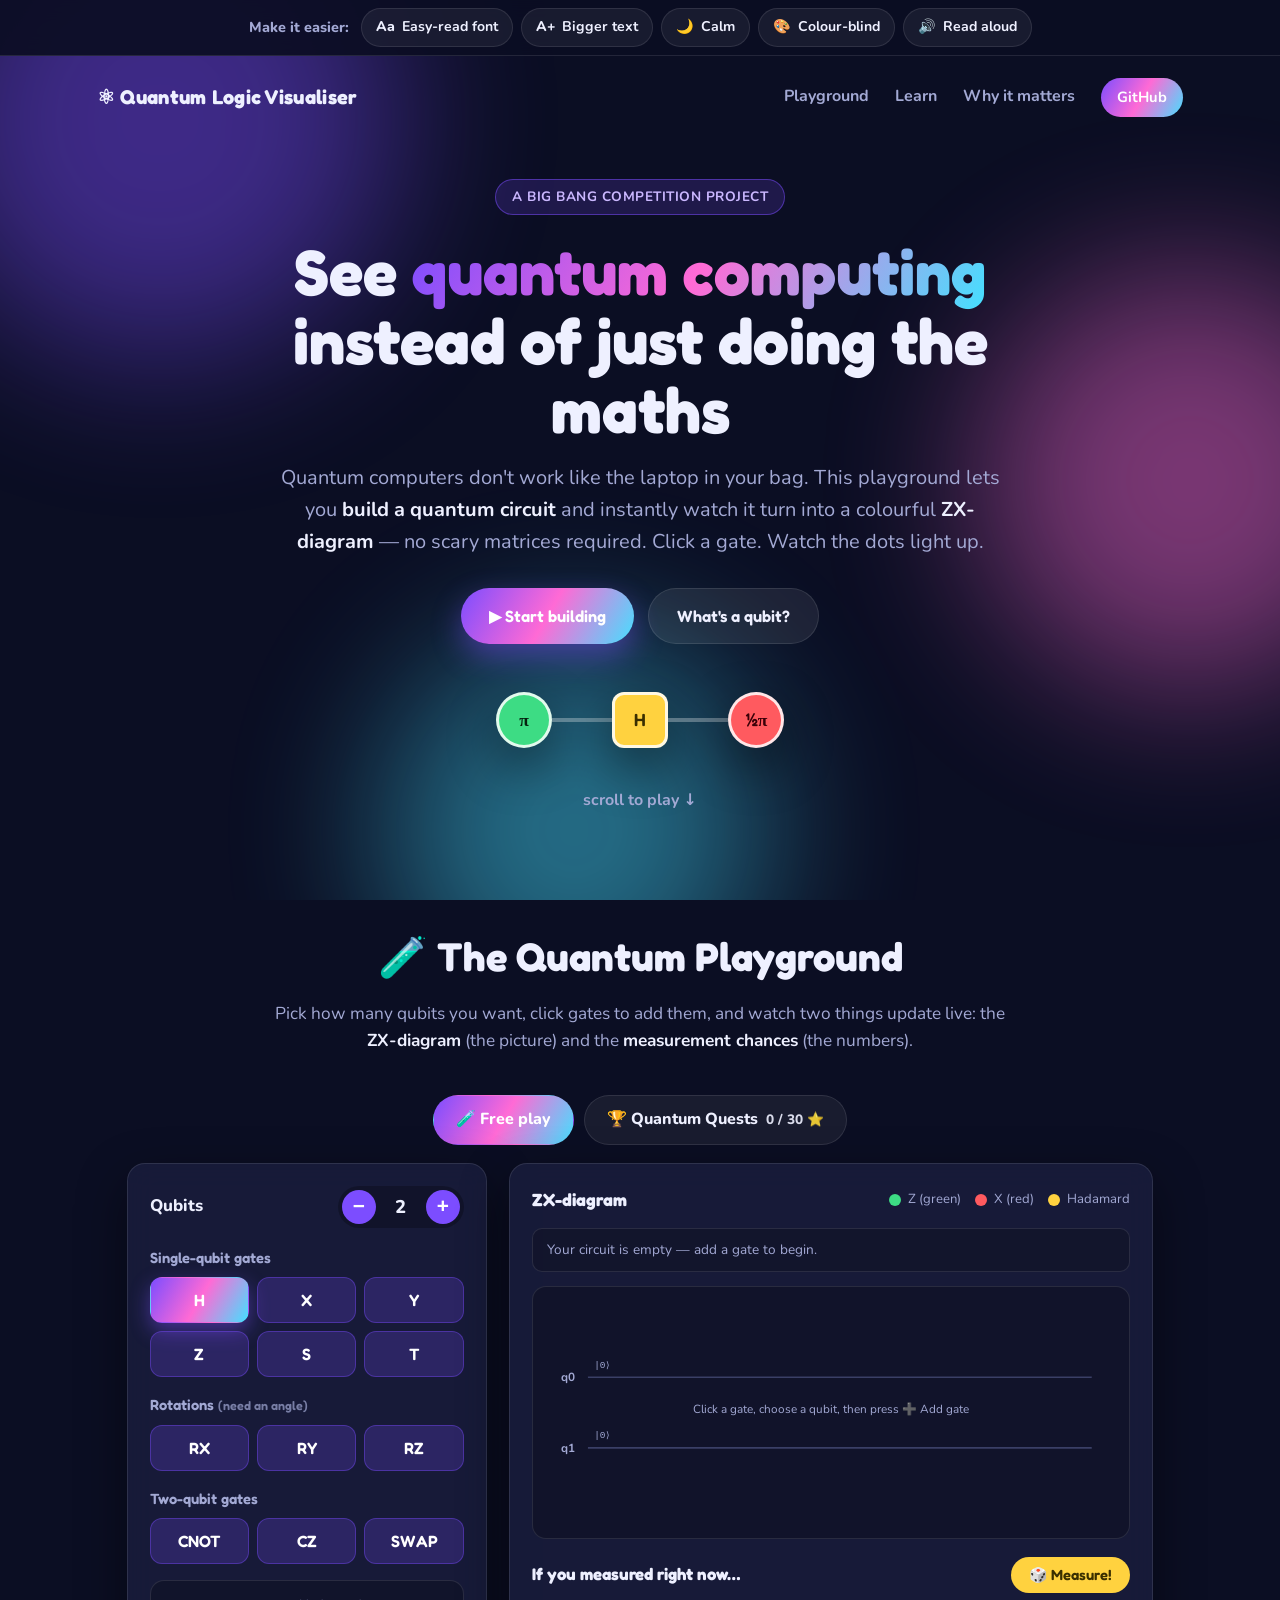
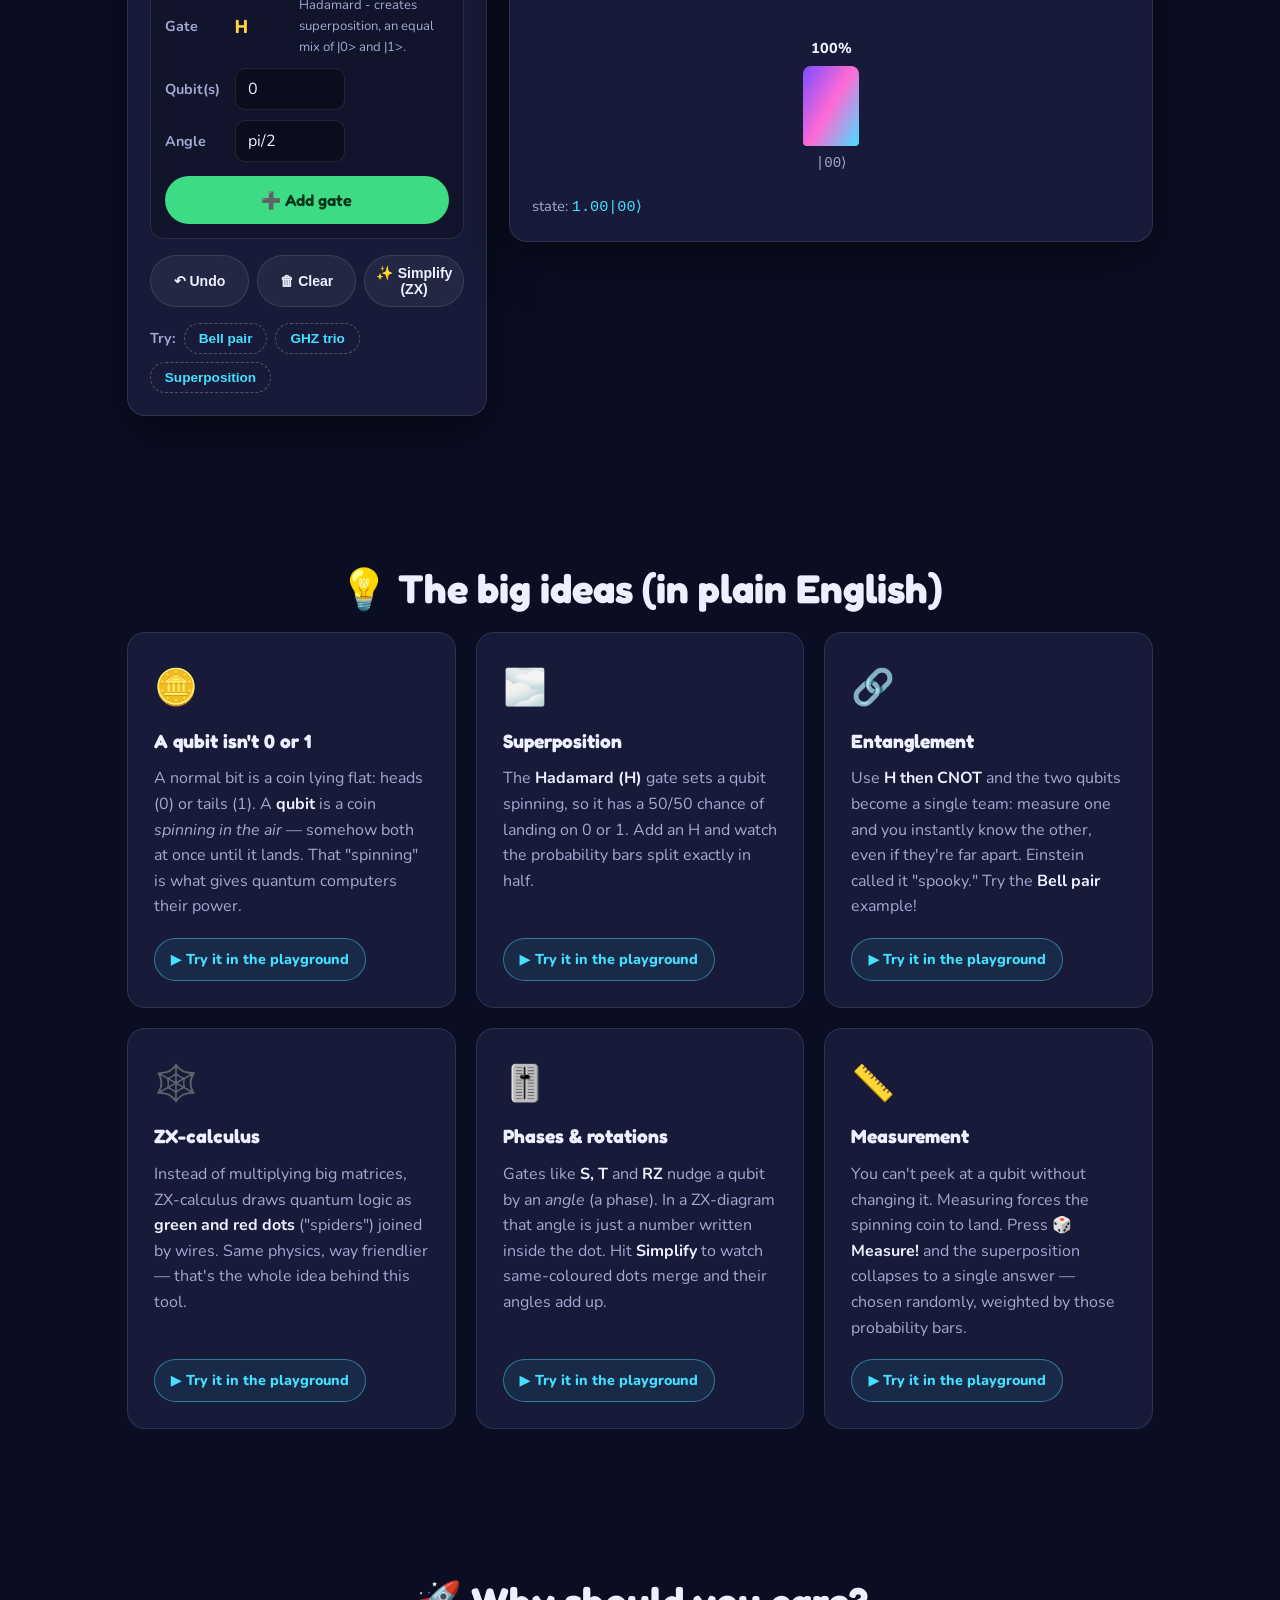
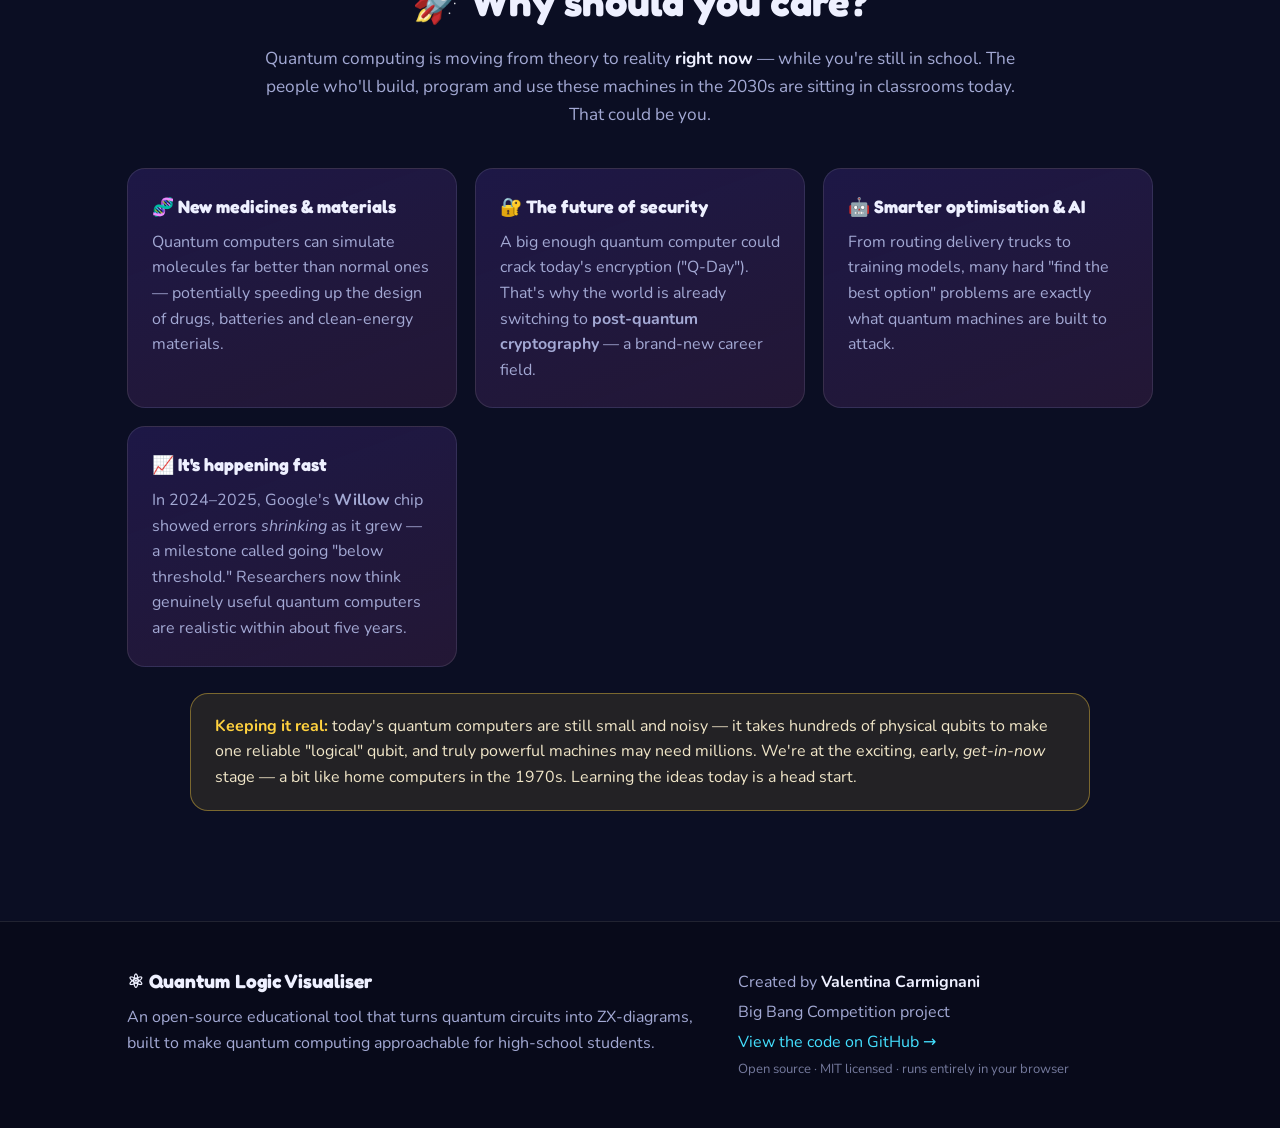
==== commit fed17eab: "Add Quantum Quests: ten puzzle levels in the playground A "Free play / Quantum Quests" switch above " ====
--- a/web/index.html
+++ b/web/index.html
@@ -84,6 +84,45 @@
         the <b>ZX-diagram</b> (the picture) and the <b>measurement chances</b> (the numbers).
       </p>
 
+      <div class="mode-tabs" role="group" aria-label="Playground mode">
+        <button id="tab-free" class="mode-tab" aria-pressed="true">🧪 Free play</button>
+        <button id="tab-quests" class="mode-tab" aria-pressed="false">🏆 Quantum Quests <span id="quest-star-total" class="star-total"></span></button>
+      </div>
+
+      <!-- ====================== QUANTUM QUESTS ====================== -->
+      <div id="quest-panel" class="panel quest-panel" hidden>
+        <div id="quest-levels" class="quest-levels" aria-label="Choose a level"></div>
+
+        <div class="quest-main">
+          <div class="quest-info">
+            <div class="quest-kicker">Level <span id="quest-num">1</span> of 10</div>
+            <h3 id="quest-title" class="quest-title"></h3>
+            <p id="quest-goal" class="quest-goal"></p>
+            <p class="quest-meta">
+              Gates you can use: <b id="quest-gates"></b> ·
+              ⭐⭐⭐ in <b id="quest-best"></b> ·
+              <span class="goal-key"><i aria-hidden="true"></i> dashed outline = goal</span>
+            </p>
+            <p id="quest-record" class="quest-record"></p>
+          </div>
+          <div class="quest-help">
+            <button id="quest-hint" class="chip-btn">💡 Hint (2 left)</button>
+            <button id="quest-answer" class="chip-btn quest-answer">👀 Show answer</button>
+            <button id="quest-retry" class="chip-btn">↺ Start again</button>
+          </div>
+        </div>
+        <div id="quest-hints" class="quest-hints" aria-live="polite"></div>
+
+        <div id="quest-win" class="quest-win" role="status" aria-live="polite" hidden>
+          <div class="quest-win-text">
+            <div id="quest-win-head" class="quest-win-head"></div>
+            <p id="quest-win-detail"></p>
+            <p id="quest-finale" class="quest-finale" hidden>🏆 <b>You finished every Quantum Quest!</b> You're officially a quantum circuit builder.</p>
+          </div>
+          <button id="quest-next" class="btn btn-primary">Next level ▶</button>
+        </div>
+      </div>
+
       <div class="playground">
         <!-- LEFT: controls -->
         <div class="panel controls">
@@ -310,5 +349,6 @@
 
   <script src="quantum-engine.js"></script>
   <script src="app.js"></script>
+  <script src="quests.js"></script>
 </body>
 </html>
--- a/web/style.css
+++ b/web/style.css
@@ -426,6 +426,100 @@
   .a11y-btn { padding: 7px 11px; }
 }
 
+/* =====================================================================
+ *  Quantum Quests
+ * ===================================================================== */
+.mode-tabs { display: flex; justify-content: center; gap: 10px; margin: 0 auto 18px; flex-wrap: wrap; }
+.mode-tab {
+  border: 1px solid var(--stroke); background: rgba(255,255,255,0.06); color: var(--text);
+  border-radius: 999px; padding: 11px 22px; font: inherit; font-weight: 800; font-size: 1rem; cursor: pointer;
+}
+.mode-tab:hover { background: rgba(255,255,255,0.12); }
+.mode-tab[aria-pressed="true"] { background: var(--grad); border-color: transparent; color: #fff; }
+.mode-tab:focus-visible, .level-btn:focus-visible { outline: 3px solid var(--yellow); outline-offset: 2px; }
+.star-total { font-size: 0.85rem; opacity: 0.9; margin-left: 4px; }
+.star-total:empty { display: none; }
+
+.quest-panel { margin-bottom: 22px; }
+.quest-panel[hidden] { display: none; }
+.quest-levels { display: flex; flex-wrap: wrap; gap: 8px; margin-bottom: 18px; }
+.level-btn {
+  display: inline-flex; flex-direction: column; align-items: center; justify-content: center;
+  min-width: 52px; height: 56px; padding: 4px 6px; border-radius: 12px; cursor: pointer;
+  border: 1px solid var(--stroke); background: rgba(255,255,255,0.05); color: var(--text); font: inherit;
+}
+.level-btn:hover:not(:disabled) { background: rgba(255,255,255,0.12); }
+.level-btn:disabled { cursor: not-allowed; opacity: 0.45; }
+.level-btn.done { border-color: rgba(61, 220, 132, 0.55); }
+.level-btn.current { border: 2px solid var(--cyan); background: rgba(68,224,255,0.14); }
+.level-n { font-weight: 800; font-size: 1.05rem; line-height: 1.1; }
+.level-stars { font-size: 0.62rem; letter-spacing: -1px; min-height: 0.9rem; }
+.level-stars.helped { font-size: 0.95rem; letter-spacing: 0; line-height: 1; }
+.examples[hidden] { display: none; }
+
+.quest-main { display: flex; gap: 20px; justify-content: space-between; align-items: flex-start; flex-wrap: wrap; }
+.quest-info { flex: 1 1 380px; }
+.quest-kicker { color: var(--cyan); font-weight: 800; font-size: 0.85rem; text-transform: uppercase; letter-spacing: 0.06em; }
+.quest-title { margin: 2px 0 6px; font-size: 1.5rem; }
+.quest-goal { margin: 0 0 8px; font-size: 1.1rem; }
+.quest-meta { margin: 0; color: var(--muted); font-size: 0.9rem; }
+.quest-meta b { color: var(--text); }
+.goal-key i {
+  display: inline-block; width: 12px; height: 14px; vertical-align: -2px; margin-right: 3px;
+  border: 2px dashed var(--yellow); border-radius: 3px;
+}
+.quest-record { margin: 6px 0 0; color: var(--muted); font-size: 0.9rem; }
+.quest-record:empty { display: none; }
+.quest-help { display: flex; flex-direction: column; gap: 8px; min-width: 190px; }
+.quest-help .chip-btn { flex: none; }
+.chip-btn:disabled { opacity: 0.5; cursor: default; }
+.quest-answer.confirm { background: rgba(255, 90, 95, 0.22); border-color: var(--red); }
+.quest-hints:empty { display: none; }
+.quest-hints { margin-top: 12px; }
+.quest-hint-text {
+  margin: 8px 0 0; padding: 10px 14px; border-radius: 12px;
+  background: rgba(255, 210, 63, 0.10); border: 1px solid rgba(255, 210, 63, 0.35);
+}
+
+.quest-win {
+  margin-top: 16px; padding: 16px 18px; border-radius: 14px;
+  display: flex; gap: 16px; align-items: center; justify-content: space-between; flex-wrap: wrap;
+  background: linear-gradient(120deg, rgba(61,220,132,0.20), rgba(68,224,255,0.14));
+  border: 1px solid rgba(61, 220, 132, 0.6);
+  animation: guide-in 0.35s ease-out;
+}
+.quest-win[hidden] { display: none; }
+.quest-win-text { flex: 1 1 320px; }
+.quest-win-head { font-family: "Fredoka", "Nunito", sans-serif; font-size: 1.35rem; font-weight: 700; }
+.quest-win p { margin: 4px 0 0; }
+.quest-learned { display: inline-block; margin-top: 6px; color: var(--muted); }
+.quest-finale { color: var(--yellow); }
+
+/* in quest mode the bars show every outcome with a dashed goal outline */
+.prob-bars.with-goal { height: 178px; }
+.prob-track { position: relative; width: 100%; height: 120px; display: flex; align-items: flex-end; justify-content: center; }
+.prob-goal {
+  position: absolute; bottom: 0; left: 50%; transform: translateX(-50%);
+  width: 100%; max-width: 60px; border: 2px dashed var(--yellow); border-radius: 8px 8px 4px 4px;
+  pointer-events: none; z-index: 1;
+}
+.prob-col.on-target .prob-label { color: var(--green); font-weight: 800; }
+.prob-col.on-target .prob-label::after { content: " ✓"; }
+
+/* locked puzzle gates and unavailable palette gates */
+.gate-chip.locked { cursor: default; background: rgba(255,255,255,0.08); border-style: dashed; }
+.gate-btn.unavailable { opacity: 0.25; cursor: not-allowed; }
+
+/* confetti */
+.confetti { position: fixed; inset: 0; pointer-events: none; z-index: 100; overflow: hidden; }
+.confetti i {
+  position: absolute; top: -20px; width: 9px; height: 14px; border-radius: 2px;
+  animation: confetti-fall 2.4s cubic-bezier(.25,.6,.4,1) forwards;
+}
+@keyframes confetti-fall {
+  to { transform: translate(var(--drift), 105vh) rotate(var(--spin)); opacity: 0.9; }
+}
+
 /* ---- responsive ---- */
 @media (max-width: 900px) {
   .playground { grid-template-columns: 1fr; }
